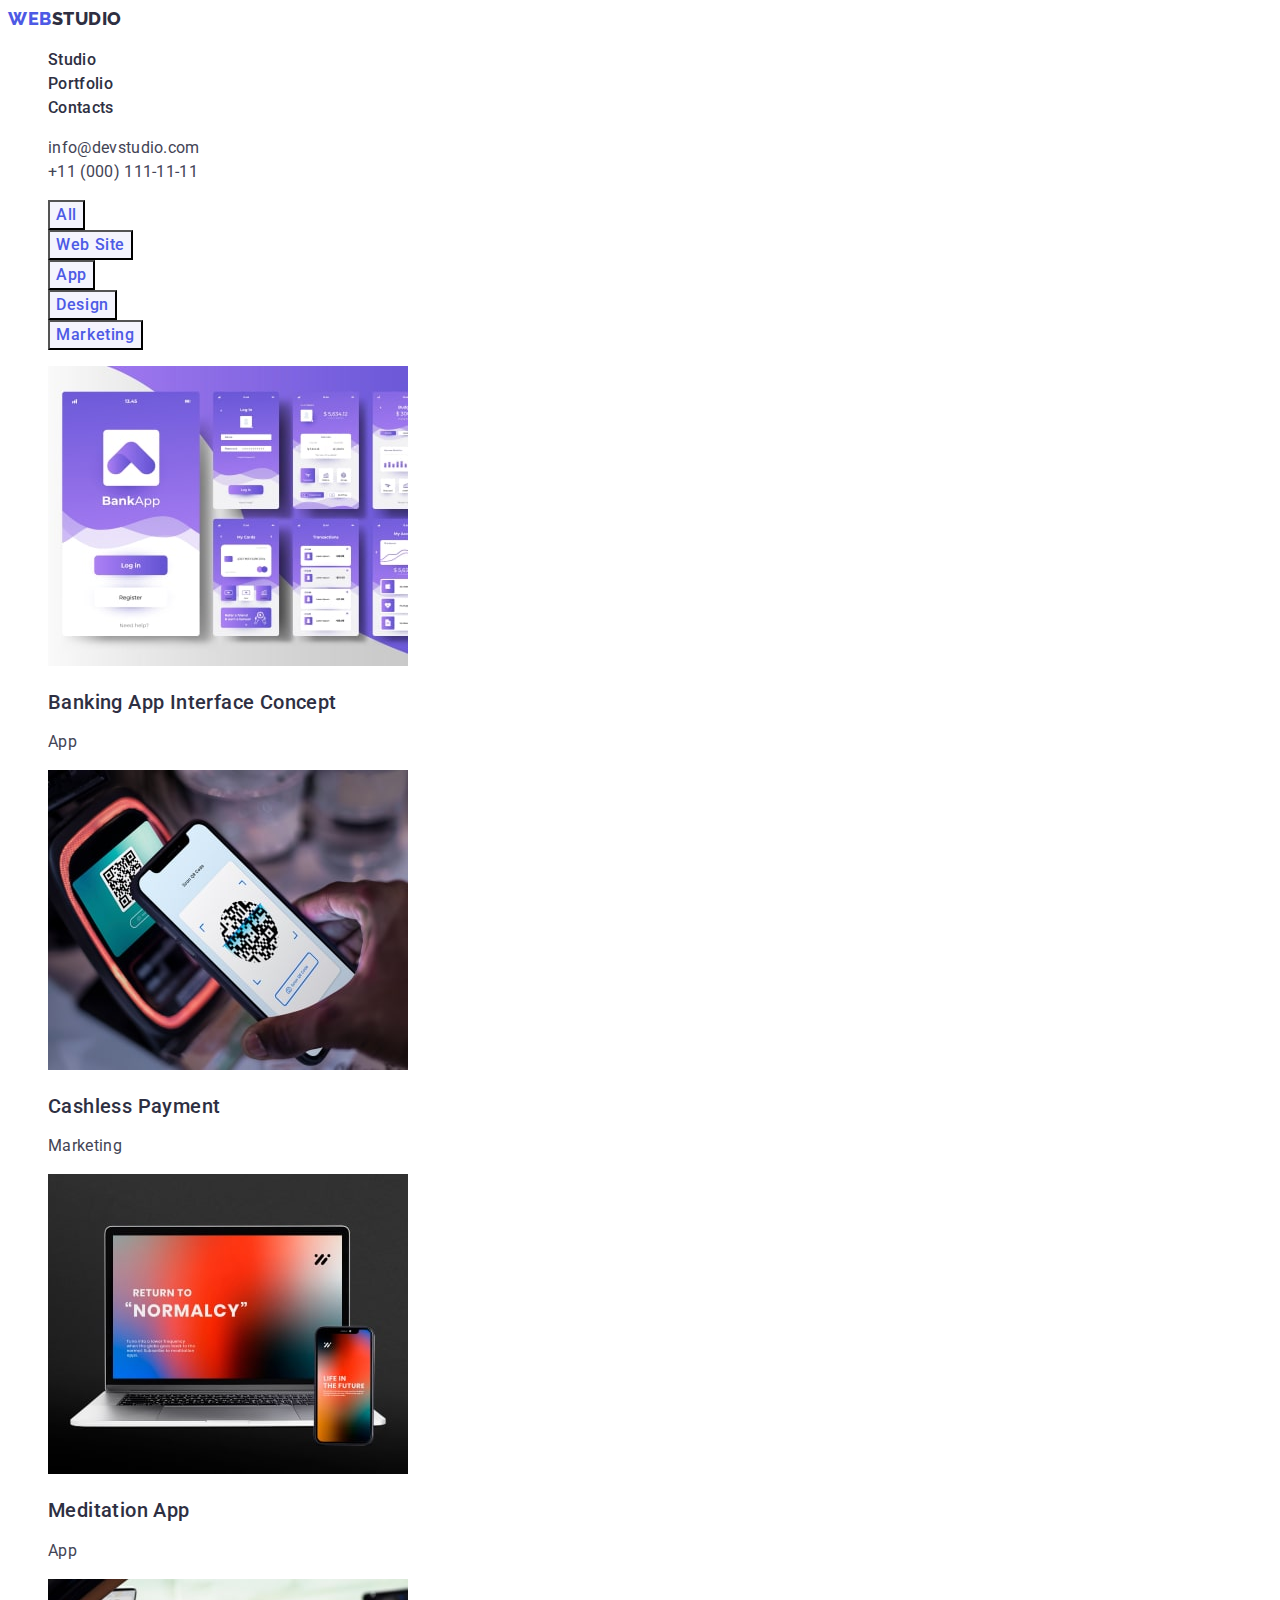
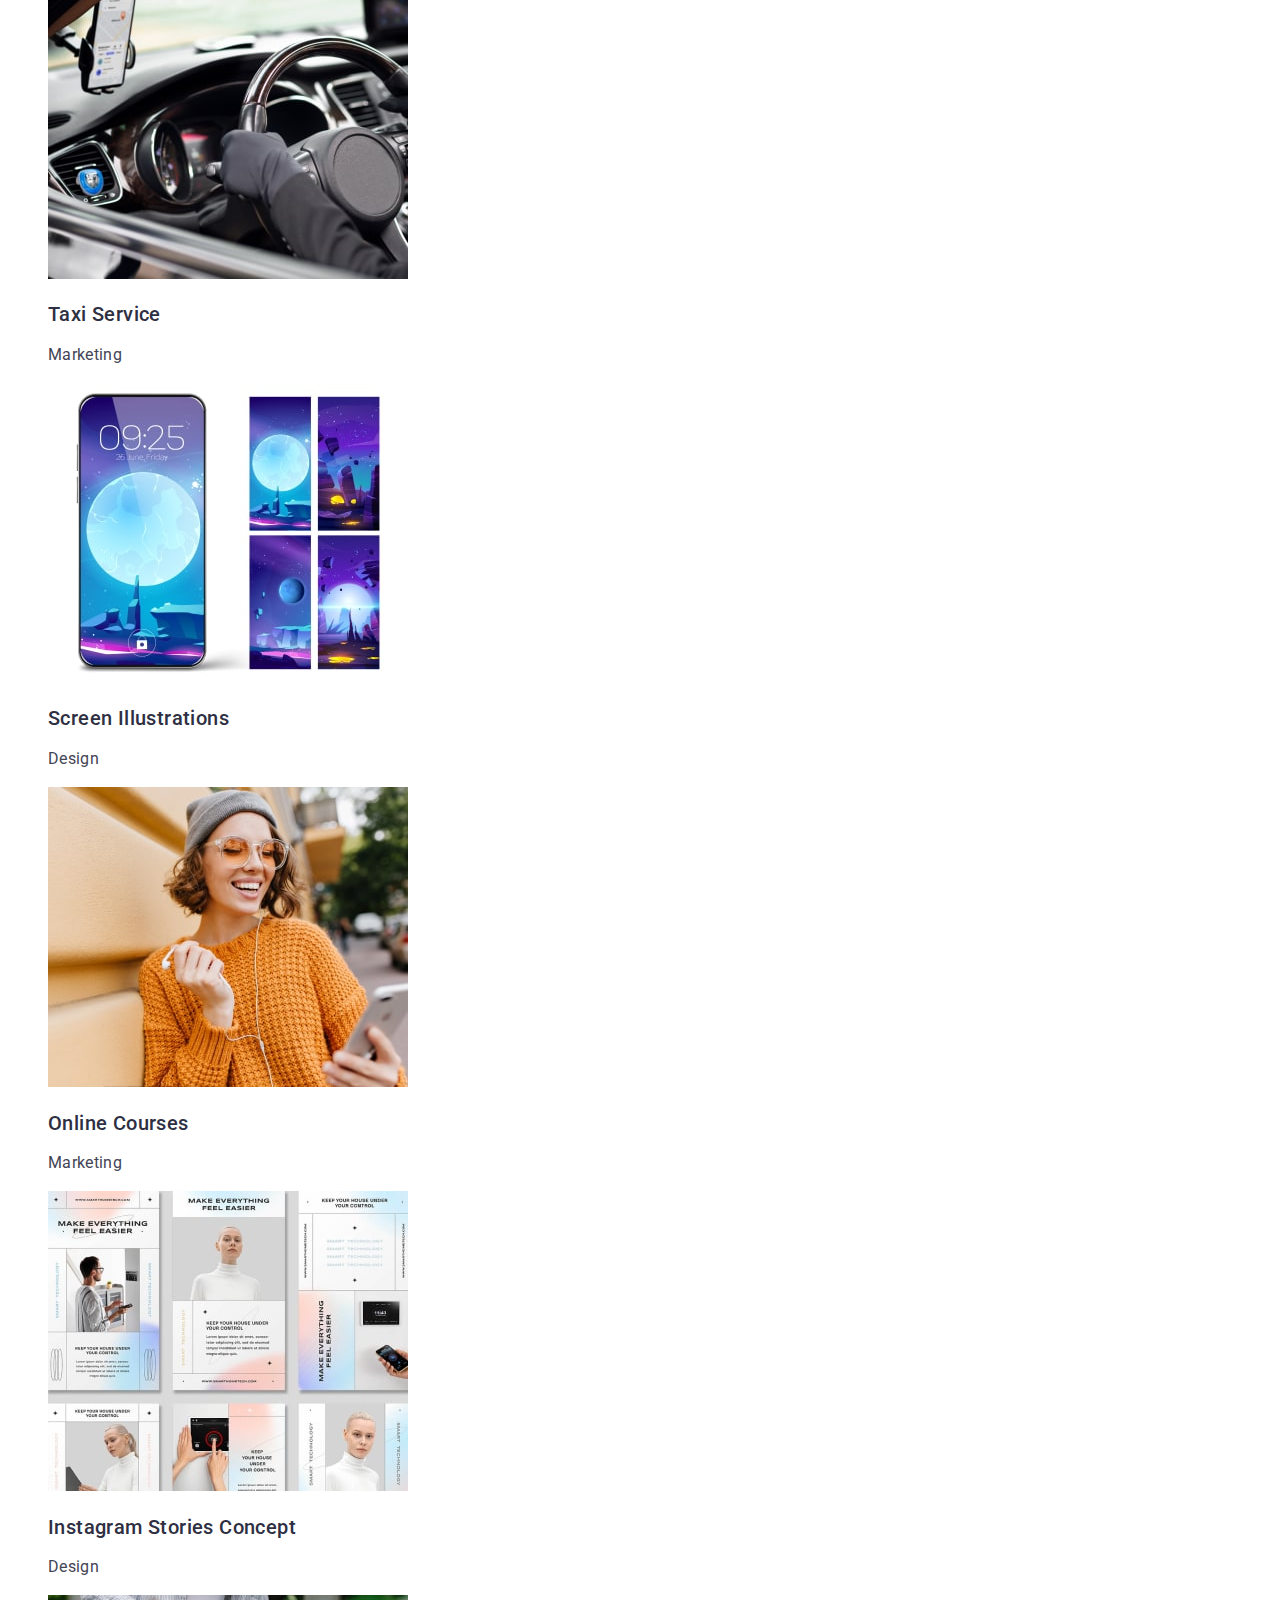
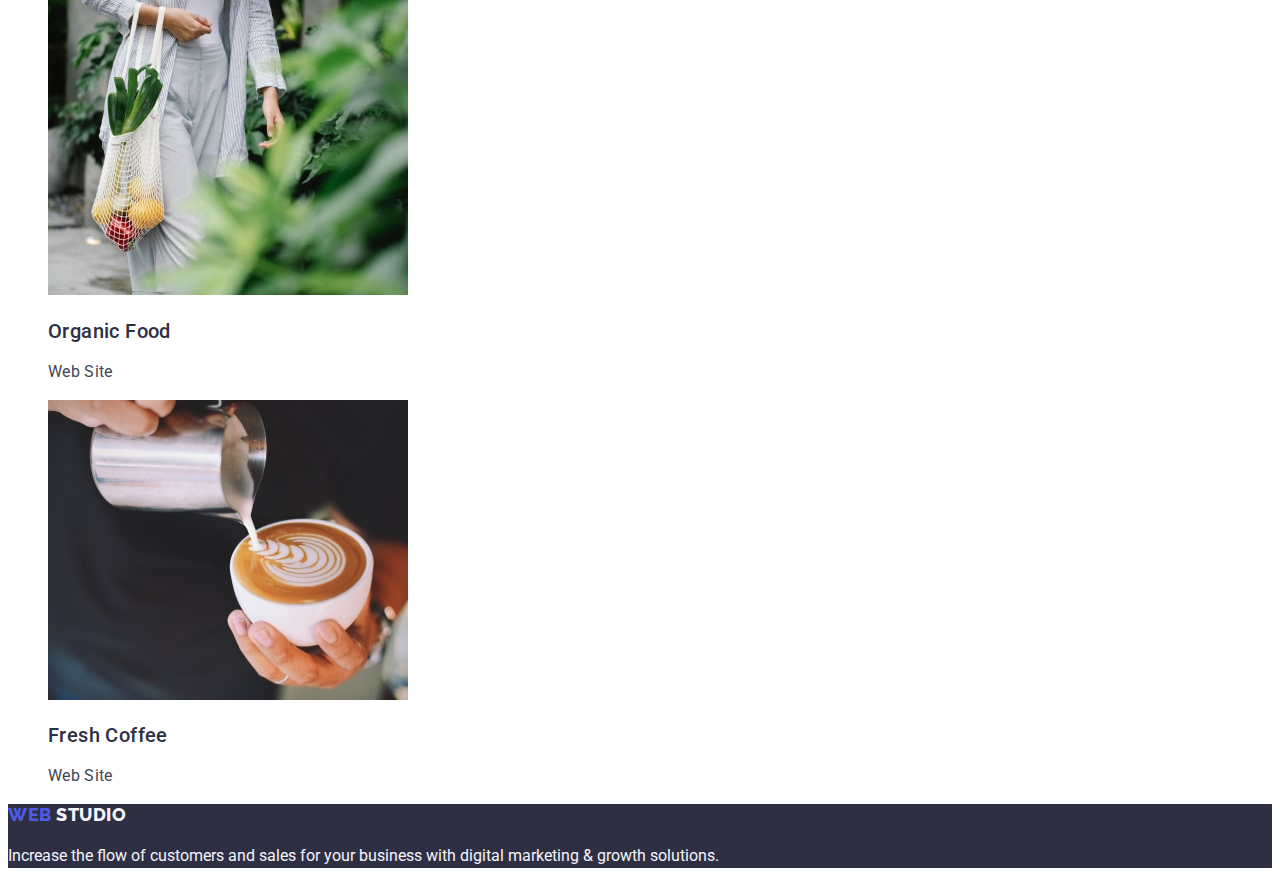
==== portfolio.html @ 2da52813 "Initial commit" ====
<!DOCTYPE html>
<html lang="en">
  <head>
    <meta charset="UTF-8" />
    <meta http-equiv="X-UA-Compatible" content="IE=edge" />
    <meta name="viewport" content="width=device-width, initial-scale=1.0" />
    <link rel="preconnect" href="https://fonts.googleapis.com" />
    <link rel="preconnect" href="https://fonts.gstatic.com" crossorigin />
    <link
      href="https://fonts.googleapis.com/css2?family=Raleway:wght@800&family=Roboto:wght@400;500;700;900&display=swap"
      rel="stylesheet"
    />
    <link rel="stylesheet" href="./css/styles.css" />
    <title>Portfolio</title>
  </head>
  <body>
    <header>
      <nav>
        <a class="logo link" href="./index.html"
          >Web<span class="nav-logo-studio">Studio</span></a
        >
        <ul class="nav-items list">
          <li><a class="link" href="./index.html">Studio</a></li>
          <li><a class="link" href="./portfolio.html">Portfolio</a></li>
          <li><a class="link" href="">Contacts</a></li>
        </ul>
      </nav>
      <address class="contact">
        <ul class="list">
          <li>
            <a class="link" href="mailto:info@devstudio.com"
              >info@devstudio.com</a
            >
          </li>
          <li>
            <a class="link" href="tel:+110001111111">+11 (000) 111-11-11</a>
          </li>
        </ul>
      </address>
    </header>
    <main>
      <section class="menu">
        <h1 class="hidden-title" hidden>portfolio</h1>
        <ul class="list">
          <li><button class="btn menu-btn" type="button">All</button></li>
          <li>
            <button class="btn menu-btn" type="button">Web Site</button>
          </li>
          <li><button class="btn menu-btn" type="button">App</button></li>
          <li>
            <button class="btn menu-btn" type="button">Design</button>
          </li>
          <li>
            <button class="btn menu-btn" type="button">Marketing</button>
          </li>
        </ul>
        <ul class="list">
          <li>
            <a class="link" href="#">
              <img
                src="./images/portfolio/bank-app.jpg"
                alt="mobile-banking-app-interface"
                width="360"
              />
              <h2 class="menu-title">Banking App Interface Concept</h2>
              <p class="menu-text">App</p></a
            >
          </li>
          <li>
            <a class="link" href="#">
              <img
                src="./images/portfolio/pay.jpg"
                alt="phone-and-terminal-pay"
                width="360"
              />
              <h2 class="menu-title">Cashless Payment</h2>
              <p class="menu-text">Marketing</p></a
            >
          </li>
          <li>
            <a class="link" href="#">
              <img
                src="./images/portfolio/meditation.jpg"
                alt="laptop-and-phone"
                width="360"
              />
              <h2 class="menu-title">Meditation App</h2>
              <p class="menu-text">App</p></a
            >
          </li>
          <li>
            <a class="link" href="#">
              <img
                src="./images/portfolio/taxi.jpg"
                alt="paying-attention-on-road"
                width="360"
              />
              <h2 class="menu-title">Taxi Service</h2>
              <p class="menu-text">Marketing</p></a
            >
          </li>
          <li>
            <a class="link" href="#">
              <img
                src="./images/portfolio/illustrations.jpg"
                alt="moon-illustration-on-phone"
                width="360"
              />
              <h2 class="menu-title">Screen Illustrations</h2>
              <p class="menu-text">Design</p></a
            >
          </li>
          <li>
            <a class="link" href="#">
              <img
                src="./images/portfolio/online.jpg"
                alt="happy-blond-hair-woman"
                width="360"
              />
              <h2 class="menu-title">Online Courses</h2>
              <p class="menu-text">Marketing</p></a
            >
          </li>
          <li>
            <a class="link" href="#">
              <img
                src="./images/portfolio/stories.jpg"
                alt="stories-from-social-media"
                width="360"
              />
              <h2 class="menu-title">Instagram Stories Concept</h2>
              <p class="menu-text">Design</p></a
            >
          </li>
          <li>
            <a class="link" href="#">
              <img
                src="./images/portfolio/organic.jpg"
                alt="photo-eco-bag-with-food"
                width="360"
              />
              <h2 class="menu-title">Organic Food</h2>
              <p class="menu-text">Web Site</p></a
            >
          </li>
          <li>
            <a class="link" href="#">
              <img
                src="./images/portfolio/cofee.jpg"
                alt="coffe-art"
                width="360"
              />
              <h2 class="menu-title">Fresh Coffee</h2>
              <p class="menu-text">Web Site</p></a
            >
          </li>
        </ul>
      </section>
    </main>
    <footer class="footer">
      <a class="logo link" href="./index.html"
        >Web <span class="footer-logo-studio">Studio</span></a
      >
      <p class="footer-text">
        Increase the flow of customers and sales for your business with digital
        marketing & growth solutions.
      </p>
    </footer>
  </body>
</html>
---- css/styles.css ----
:root {
  --primary-text-color: #434455;
  --title-text-color: #2e2f42;
  --accent-color: #4d5ae5;
  --hero-text-color: #ffffff;
  --team-color: #f4f4fd;
  --primary-color: #404bbf;
  --subtle-color: #e7e9fc;
}

body {
  /* font-family: 'Raleway', sans-serif;
font-family: 'Roboto', sans-serif; */
  font-family: "Roboto", sans-serif;
  font-weight: 400;
  font-size: 16px;
  line-height: 1.5;
  color: var(--primary-text-color);

  /* links */
}
.link {
  text-decoration: none;
  letter-spacing: 0.02em;
  color: var(--nav-active-color);
}
.link:hover,
.link:focus {
  color: var(--primary-color);
}

/* button */

.btn {
  font-family: "Roboto", sans-serif;
  font-weight: 500;
  font-size: 16px;
  line-height: 1.5;
  letter-spacing: 0.04em;
  cursor: pointer;
}
/* list */
.list {
  list-style-type: none;
}

/* logo */
.logo {
  font-family: "Raleway", sans-serif;
  font-weight: 800;
  font-size: 18px;
  line-height: 1.17;
  letter-spacing: 0.03em;
  text-transform: uppercase;
  color: var(--accent-color);
}
.header {
  color: var(--subtle-color);
}
/* nav elements */
.nav-logo-studio {
  color: var(--title-text-color);
}

.nav-items {
  font-weight: 500;
  color: var(--title-text-color);
}
.contact {
  font-style: normal;
  letter-spacing: 0.02em;
  color: var(--primary-text-color);
}

/* hero */

.hero {
  font-weight: 700;
  font-size: 56px;
  line-height: 1.07;
  text-align: center;
  letter-spacing: 0.02em;
  color: var(--hero-text-color);
  background-color: var(--title-text-color);
}
.hero-title {
  font-size: 56px;
  line-height: 1.07;
  letter-spacing: 0.02em;
}
.hidden-title {
}
.hero-btn {
  color: var(--hero-text-color);
  background-color: var(--accent-color);
}
.hero-btn:hover,
.hero-btn:focus {
  background-color: var(--primary-color);
}
/* skills */
.skills-title {
  font-weight: 500;
  font-size: 20px;
  line-height: 1.2;
  letter-spacing: 0.02em;
  color: var(--title-text-color);
}
.skills-text {
  letter-spacing: 0.02em;
}

/* works */
.works {
  font-style: normal;
  font-weight: 700;
  font-size: 36px;
  line-height: 1.11;
  text-align: center;
  letter-spacing: 0.02em;
  text-transform: capitalize;
  color: var(--title-text-color);
}

/* team */
.our-team-title {
  font-style: normal;
  font-weight: 700;
  font-size: 36px;
  line-height: 1.11;
  text-align: center;
  letter-spacing: 0.02em;
  text-transform: capitalize;
  color: var(--title-text-color);
}
.team-card-title {
  font-style: normal;
  font-weight: 500;
  font-size: 20px;
  line-height: 1.2;
  text-align: center;
  letter-spacing: 0.02em;
  color: var(--title-text-color);
}
.team-card-text {
  text-align: center;
  letter-spacing: 0.02em;
}

/* portfolio menu */
.menu-btn {
  color: var(--accent-color);
  background-color: var(--team-color);
}
.menu-btn:focus,
.menu-btn:hover {
  color: var(--hero-text-color);
  background-color: var(--primary-color);
}

.menu-title {
  font-style: normal;
  font-weight: 500;
  font-size: 20px;
  line-height: 1.2;
  letter-spacing: 0.02em;
  color: var(--title-text-color);
}
.menu-text {
  font-size: 16px;
  line-height: 1.5;
  letter-spacing: 0.02em;
  color: var(--primary-text-color);
}

/* footer */
.footer {
  background-color: var(--title-text-color);
}
.footer-logo-studio {
  color: var(--team-color);
}
.footer-text {
  color: var(--team-color);
}
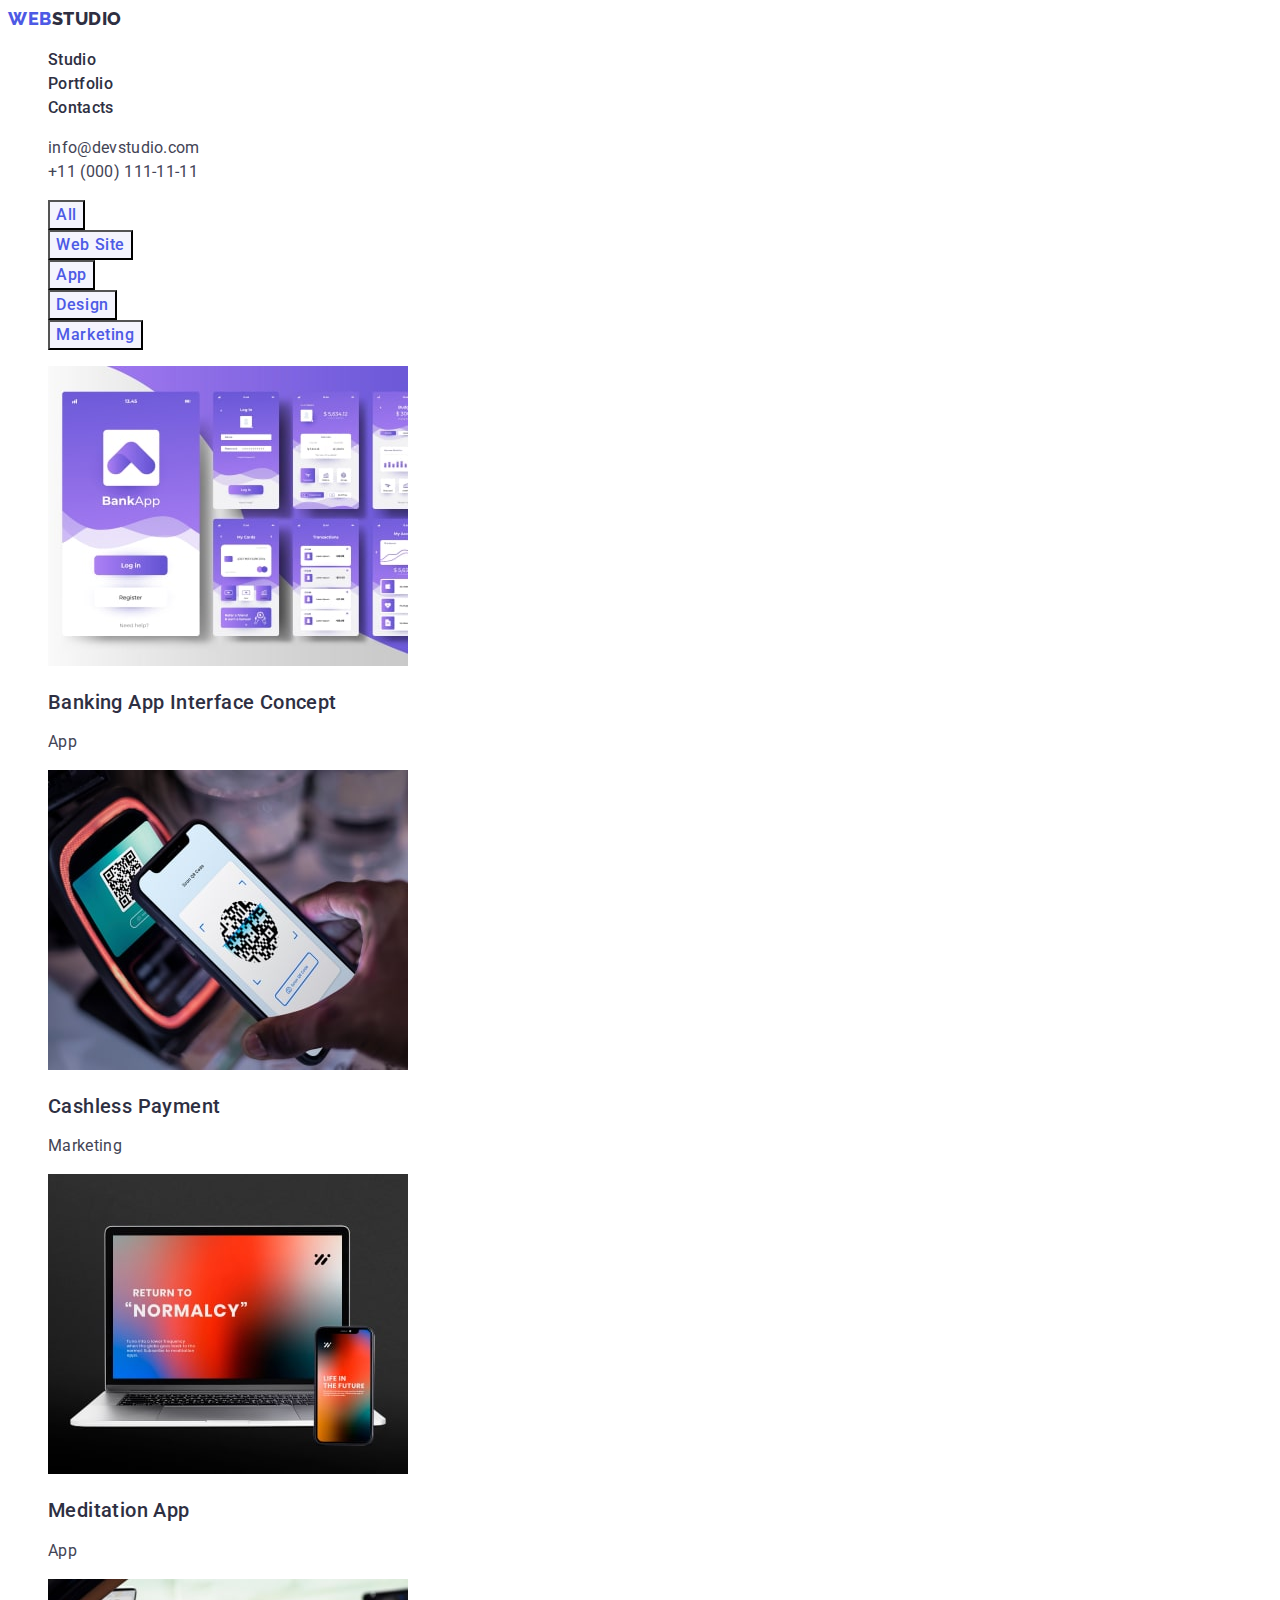
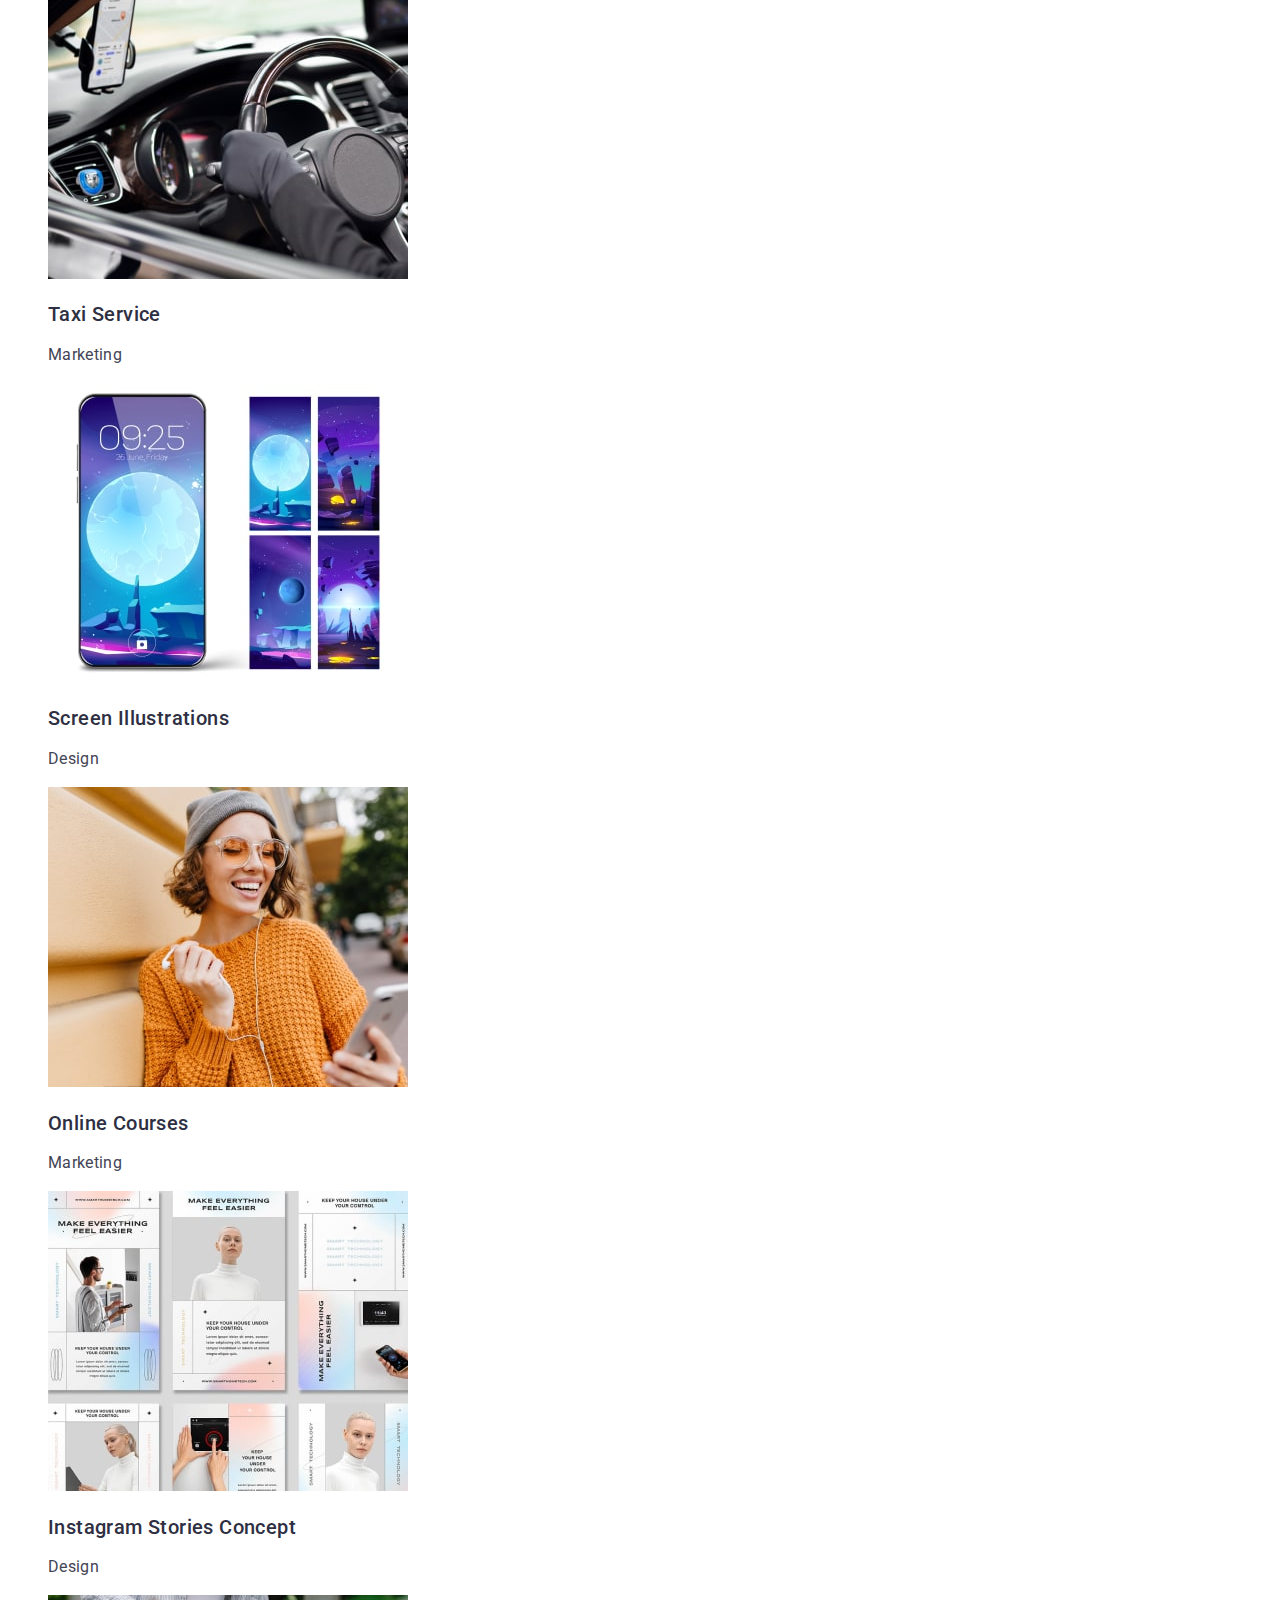
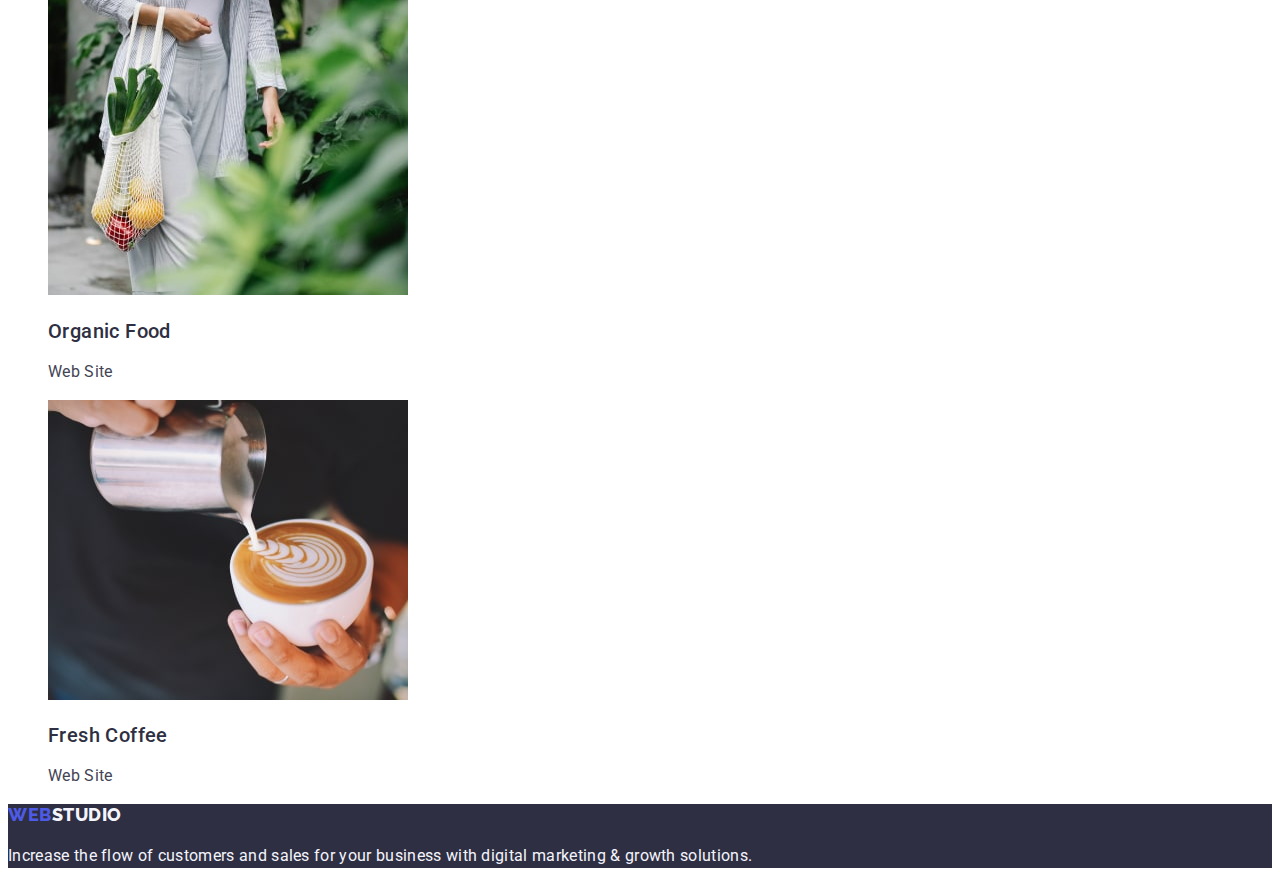
==== commit 0f214c26: "upd" ====
--- a/portfolio.html
+++ b/portfolio.html
@@ -159,7 +159,7 @@
     </main>
     <footer class="footer">
       <a class="logo link" href="./index.html"
-        >Web <span class="footer-logo-studio">Studio</span></a
+        >Web<span class="footer-logo-studio">Studio</span></a
       >
       <p class="footer-text">
         Increase the flow of customers and sales for your business with digital
--- a/css/styles.css
+++ b/css/styles.css
@@ -9,16 +9,24 @@
 }
 
 body {
-  /* font-family: 'Raleway', sans-serif;
-font-family: 'Roboto', sans-serif; */
   font-family: "Roboto", sans-serif;
   font-weight: 400;
   font-size: 16px;
   line-height: 1.5;
+  letter-spacing: 0.02em;
   color: var(--primary-text-color);
+}
 
-  /* links */
+h1,
+h2,
+h3 {
 }
+p {
+}
+ul {
+}
+/* links */
+
 .link {
   text-decoration: none;
   letter-spacing: 0.02em;
@@ -123,6 +131,9 @@
 }
 
 /* team */
+.team {
+  background-color: var(--team-color);
+}
 .our-team-title {
   font-style: normal;
   font-weight: 700;
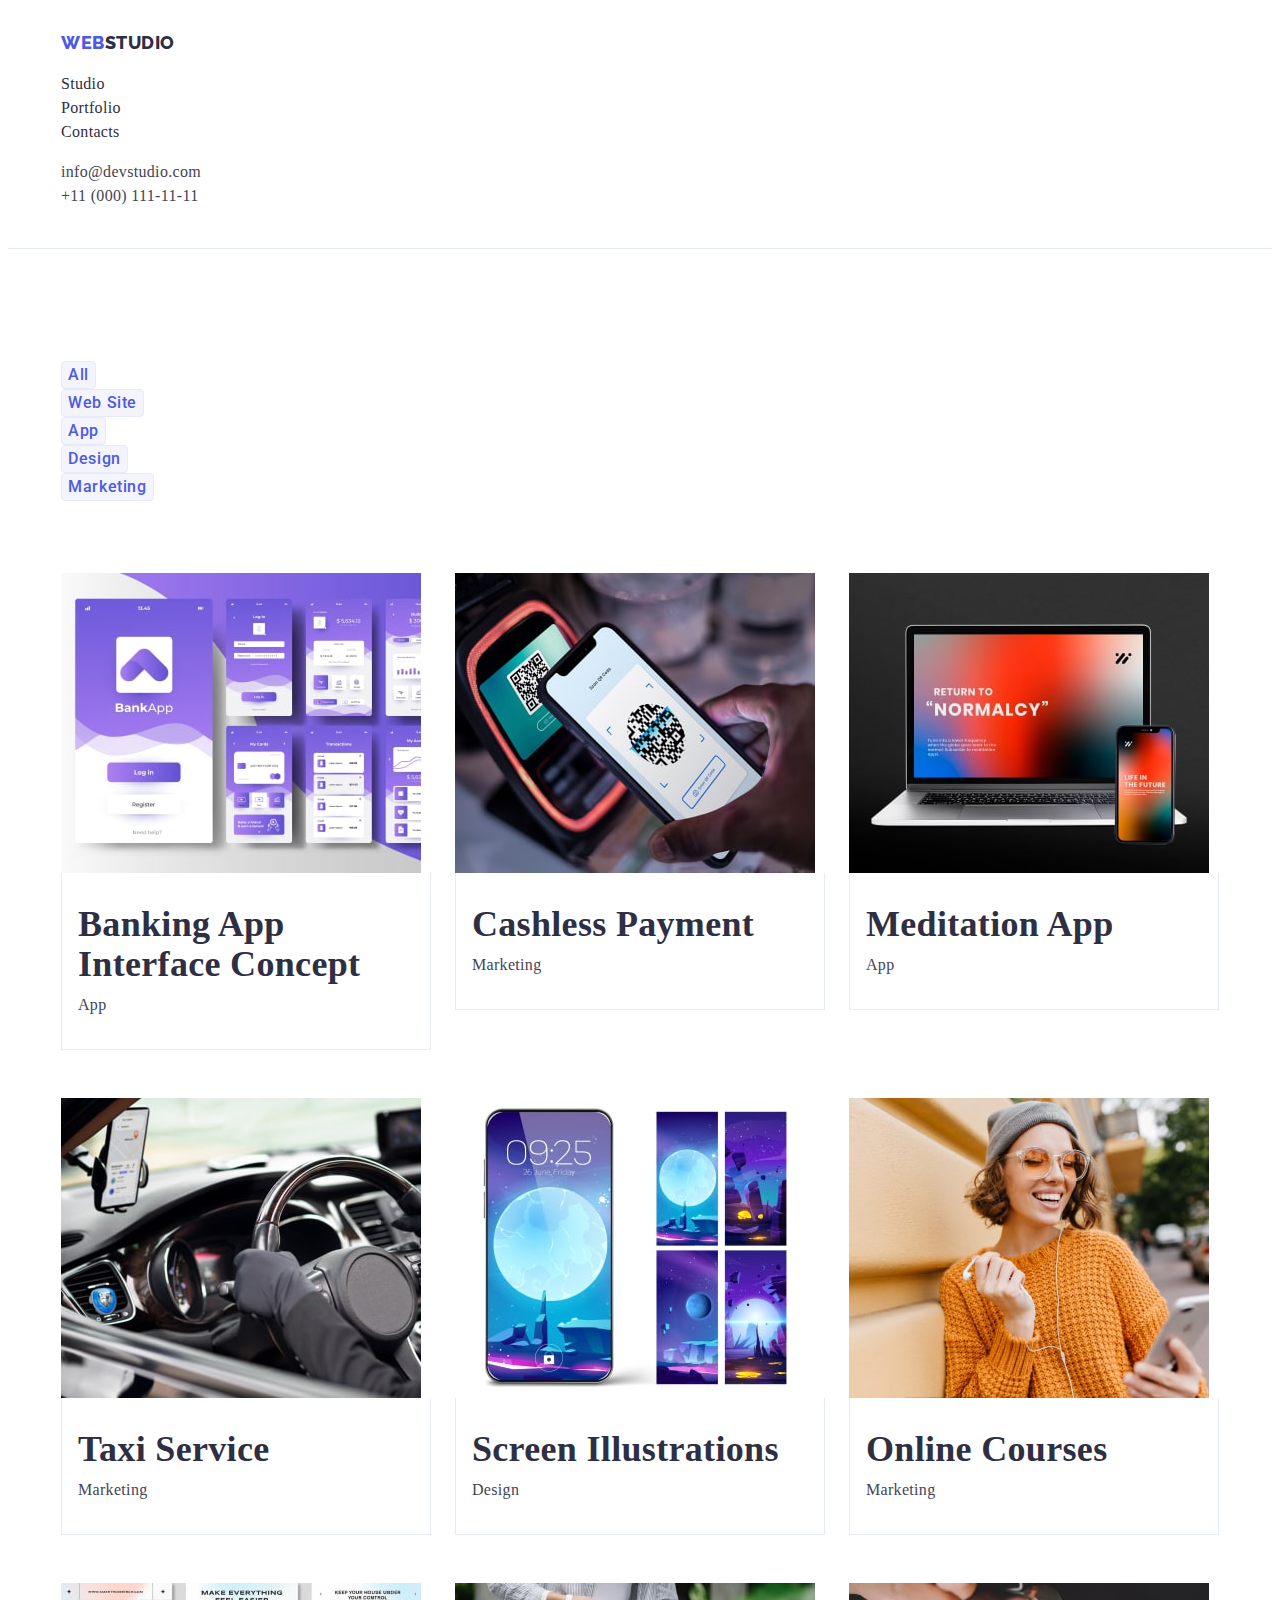
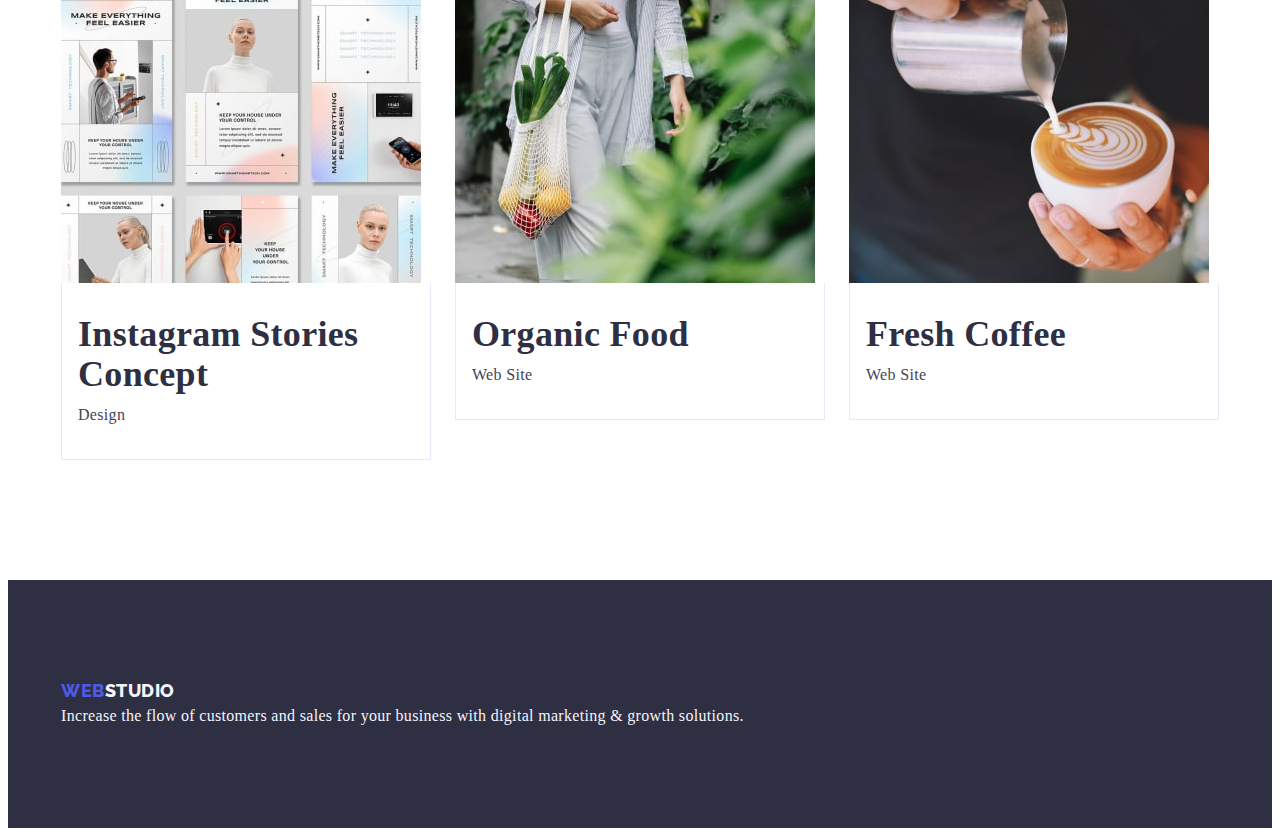
==== commit 40d10684: "flex portfolio" ====
--- a/portfolio.html
+++ b/portfolio.html
@@ -10,161 +10,199 @@
       href="https://fonts.googleapis.com/css2?family=Raleway:wght@800&family=Roboto:wght@400;500;700;900&display=swap"
       rel="stylesheet"
     />
+    <link
+      rel="stylesheet"
+      href="https://cdnjs.cloudflare.com/ajax/libs/modern-normalize/1.1.0/modern-normalize.min.css"
+      integrity="sha512-wpPYUAdjBVSE4KJnH1VR1HeZfpl1ub8YT/NKx4PuQ5NmX2tKuGu6U/JRp5y+Y8XG2tV+wKQpNHVUX03MfMFn9Q=="
+      crossorigin="anonymous"
+      referrerpolicy="no-referrer"
+    />
     <link rel="stylesheet" href="./css/styles.css" />
     <title>Portfolio</title>
   </head>
   <body>
-    <header>
-      <nav>
-        <a class="logo link" href="./index.html"
-          >Web<span class="nav-logo-studio">Studio</span></a
-        >
-        <ul class="nav-items list">
-          <li><a class="link" href="./index.html">Studio</a></li>
-          <li><a class="link" href="./portfolio.html">Portfolio</a></li>
-          <li><a class="link" href="">Contacts</a></li>
-        </ul>
-      </nav>
-      <address class="contact">
-        <ul class="list">
-          <li>
-            <a class="link" href="mailto:info@devstudio.com"
-              >info@devstudio.com</a
-            >
-          </li>
-          <li>
-            <a class="link" href="tel:+110001111111">+11 (000) 111-11-11</a>
-          </li>
-        </ul>
-      </address>
+    <header class="header">
+      <div class="container">
+        <nav>
+          <a class="logo link" href="./index.html"
+            >Web<span class="nav-logo-studio">Studio</span></a
+          >
+          <ul class="nav-items list">
+            <li><a class="link" href="./index.html">Studio</a></li>
+            <li><a class="link" href="./portfolio.html">Portfolio</a></li>
+            <li><a class="link" href="">Contacts</a></li>
+          </ul>
+        </nav>
+        <address class="contact">
+          <ul class="list">
+            <li>
+              <a class="link" href="mailto:info@devstudio.com"
+                >info@devstudio.com</a
+              >
+            </li>
+            <li>
+              <a class="link" href="tel:+110001111111">+11 (000) 111-11-11</a>
+            </li>
+          </ul>
+        </address>
+      </div>
     </header>
     <main>
       <section class="menu">
-        <h1 class="hidden-title" hidden>portfolio</h1>
-        <ul class="list">
-          <li><button class="btn menu-btn" type="button">All</button></li>
-          <li>
-            <button class="btn menu-btn" type="button">Web Site</button>
-          </li>
-          <li><button class="btn menu-btn" type="button">App</button></li>
-          <li>
-            <button class="btn menu-btn" type="button">Design</button>
-          </li>
-          <li>
-            <button class="btn menu-btn" type="button">Marketing</button>
-          </li>
-        </ul>
-        <ul class="list">
-          <li>
-            <a class="link" href="#">
-              <img
-                src="./images/portfolio/bank-app.jpg"
-                alt="mobile-banking-app-interface"
-                width="360"
-              />
-              <h2 class="menu-title">Banking App Interface Concept</h2>
-              <p class="menu-text">App</p></a
-            >
-          </li>
-          <li>
-            <a class="link" href="#">
-              <img
-                src="./images/portfolio/pay.jpg"
-                alt="phone-and-terminal-pay"
-                width="360"
-              />
-              <h2 class="menu-title">Cashless Payment</h2>
-              <p class="menu-text">Marketing</p></a
-            >
-          </li>
-          <li>
-            <a class="link" href="#">
-              <img
-                src="./images/portfolio/meditation.jpg"
-                alt="laptop-and-phone"
-                width="360"
-              />
-              <h2 class="menu-title">Meditation App</h2>
-              <p class="menu-text">App</p></a
-            >
-          </li>
-          <li>
-            <a class="link" href="#">
-              <img
-                src="./images/portfolio/taxi.jpg"
-                alt="paying-attention-on-road"
-                width="360"
-              />
-              <h2 class="menu-title">Taxi Service</h2>
-              <p class="menu-text">Marketing</p></a
-            >
-          </li>
-          <li>
-            <a class="link" href="#">
-              <img
-                src="./images/portfolio/illustrations.jpg"
-                alt="moon-illustration-on-phone"
-                width="360"
-              />
-              <h2 class="menu-title">Screen Illustrations</h2>
-              <p class="menu-text">Design</p></a
-            >
-          </li>
-          <li>
-            <a class="link" href="#">
-              <img
-                src="./images/portfolio/online.jpg"
-                alt="happy-blond-hair-woman"
-                width="360"
-              />
-              <h2 class="menu-title">Online Courses</h2>
-              <p class="menu-text">Marketing</p></a
-            >
-          </li>
-          <li>
-            <a class="link" href="#">
-              <img
-                src="./images/portfolio/stories.jpg"
-                alt="stories-from-social-media"
-                width="360"
-              />
-              <h2 class="menu-title">Instagram Stories Concept</h2>
-              <p class="menu-text">Design</p></a
-            >
-          </li>
-          <li>
-            <a class="link" href="#">
-              <img
-                src="./images/portfolio/organic.jpg"
-                alt="photo-eco-bag-with-food"
-                width="360"
-              />
-              <h2 class="menu-title">Organic Food</h2>
-              <p class="menu-text">Web Site</p></a
-            >
-          </li>
-          <li>
-            <a class="link" href="#">
-              <img
-                src="./images/portfolio/cofee.jpg"
-                alt="coffe-art"
-                width="360"
-              />
-              <h2 class="menu-title">Fresh Coffee</h2>
-              <p class="menu-text">Web Site</p></a
-            >
-          </li>
-        </ul>
+        <div class="container">
+          <h1 class="hidden-title" hidden>portfolio</h1>
+          <ul class="list list-btns">
+            <li><button class="btn menu-btn" type="button">All</button></li>
+            <li>
+              <button class="btn menu-btn" type="button">Web Site</button>
+            </li>
+            <li><button class="btn menu-btn" type="button">App</button></li>
+            <li>
+              <button class="btn menu-btn" type="button">Design</button>
+            </li>
+            <li>
+              <button class="btn menu-btn" type="button">Marketing</button>
+            </li>
+          </ul>
+          <ul class="list card-set">
+            <li class="item">
+              <article class="card">
+                <div class="card-thumb">
+                  <img
+                    src="./images/portfolio/bank-app.jpg"
+                    alt="mobile-banking-app-interface"
+                    width="360"
+                  />
+                </div>
+                <a class="link" href="#">
+                  <div class="card-content">
+                    <h2 class="card-title">Banking App Interface Concept</h2>
+                    <p class="card-text">App</p>
+                  </div></a
+                >
+              </article>
+            </li>
+
+            <li class="item">
+              <a class="link" href="#">
+                <img
+                  src="./images/portfolio/pay.jpg"
+                  alt="phone-and-terminal-pay"
+                  width="360"
+                />
+                <div class="card-content">
+                  <h2 class="menu-title">Cashless Payment</h2>
+                  <p class="card-text">Marketing</p>
+                </div>
+              </a>
+            </li>
+
+            <li class="item">
+              <a class="link" href="#">
+                <img
+                  src="./images/portfolio/meditation.jpg"
+                  alt="laptop-and-phone"
+                  width="360"
+                />
+
+                <div class="card-content">
+                  <h2 class="menu-title">Meditation App</h2>
+                  <p class="card-text">App</p>
+                </div>
+              </a>
+            </li>
+            <li class="item">
+              <a class="link" href="#">
+                <img
+                  src="./images/portfolio/taxi.jpg"
+                  alt="paying-attention-on-road"
+                  width="360"
+                />
+                <div class="card-content">
+                  <h2 class="menu-title">Taxi Service</h2>
+                  <p class="card-text">Marketing</p>
+                </div>
+              </a>
+            </li>
+            <li class="item">
+              <a class="link" href="#">
+                <img
+                  src="./images/portfolio/illustrations.jpg"
+                  alt="moon-illustration-on-phone"
+                  width="360"
+                />
+                <div class="card-content">
+                  <h2 class="menu-title">Screen Illustrations</h2>
+                  <p class="card-text">Design</p>
+                </div></a
+              >
+            </li>
+            <li class="item">
+              <a class="link" href="#">
+                <img
+                  src="./images/portfolio/online.jpg"
+                  alt="happy-blond-hair-woman"
+                  width="360"
+                />
+                <div class="card-content">
+                  <h2 class="menu-title">Online Courses</h2>
+                  <p class="card-text">Marketing</p>
+                </div></a
+              >
+            </li>
+            <li class="item">
+              <a class="link" href="#">
+                <img
+                  src="./images/portfolio/stories.jpg"
+                  alt="stories-from-social-media"
+                  width="360"
+                />
+                <div class="card-content">
+                  <h2 class="menu-title">Instagram Stories Concept</h2>
+                  <p class="card-text">Design</p>
+                </div></a
+              >
+            </li>
+            <li class="item">
+              <a class="link" href="#">
+                <img
+                  src="./images/portfolio/organic.jpg"
+                  alt="photo-eco-bag-with-food"
+                  width="360"
+                />
+                <div class="card-content">
+                  <h2 class="menu-title">Organic Food</h2>
+                  <p class="card-text">Web Site</p>
+                </div></a
+              >
+            </li>
+            <li class="item">
+              <a class="link" href="#">
+                <img
+                  src="./images/portfolio/cofee.jpg"
+                  alt="coffe-art"
+                  width="360"
+                />
+                <div class="card-content">
+                  <h2 class="menu-title">Fresh Coffee</h2>
+                  <p class="card-text">Web Site</p>
+                </div></a
+              >
+            </li>
+          </ul>
+        </div>
       </section>
     </main>
     <footer class="footer">
-      <a class="logo link" href="./index.html"
-        >Web<span class="footer-logo-studio">Studio</span></a
-      >
-      <p class="footer-text">
-        Increase the flow of customers and sales for your business with digital
-        marketing & growth solutions.
-      </p>
+      <div class="container">
+        <a class="logo link" href="./index.html"
+          >Web<span class="footer-logo-studio">Studio</span></a
+        >
+        <p class="footer-text">
+          Increase the flow of customers and sales for your business with
+          digital marketing & growth solutions.
+        </p>
+      </div>
     </footer>
   </body>
 </html>
--- a/css/styles.css
+++ b/css/styles.css
@@ -6,9 +6,13 @@
   --team-color: #f4f4fd;
   --primary-color: #404bbf;
   --subtle-color: #e7e9fc;
+  --card-set-gap-top: 48px;
+  --card-set-gap-left: 24px;
+  --card-border:1px solid var(--subtle-color);
 }
 
 body {
+  border:
   font-family: "Roboto", sans-serif;
   font-weight: 400;
   font-size: 16px;
@@ -16,20 +20,53 @@
   letter-spacing: 0.02em;
   color: var(--primary-text-color);
 }
-
+p,
 h1,
 h2,
 h3 {
-}
-p {
+  margin: 0;
+}
+h1 {
+  font-weight: 700;
+  font-size: 56px;
+  line-height: 1.07;
+}
+h2 {
+  font-weight: 700;
+  font-size: 36px;
+  line-height: 1.11;
+  color: var(--title-text-color);
+}
+h3 {
+  font-weight: 500;
+  font-size: 20px;
+  line-height: 1.2;
+
+  color: var(--title-text-color);
 }
 ul {
+  list-style-type: none;
+  padding-left: 0;
+}
+button {
+  margin: 0;
+  cursor: pointer;
+}
+
+img {
+  display: block;
+  max-width: 100%;
+}
+.container {
+  width: 1158px;
+  padding-left: 15px;
+  padding-right: 15px;
+  margin: 0 auto;
 }
 /* links */
 
 .link {
   text-decoration: none;
-  letter-spacing: 0.02em;
   color: var(--nav-active-color);
 }
 .link:hover,
@@ -46,10 +83,9 @@
   line-height: 1.5;
   letter-spacing: 0.04em;
   cursor: pointer;
-}
-/* list */
-.list {
-  list-style-type: none;
+
+  /* todo */
+  border: ;
 }
 
 /* logo */
@@ -63,9 +99,12 @@
   color: var(--accent-color);
 }
 .header {
+  border-bottom: 1px solid var(--subtle-color);
+  padding-top: 24px;
+  padding-bottom: 24px;
   color: var(--subtle-color);
 }
-/* nav elements */
+/*nav elements */
 .nav-logo-studio {
   color: var(--title-text-color);
 }
@@ -76,29 +115,28 @@
 }
 .contact {
   font-style: normal;
-  letter-spacing: 0.02em;
   color: var(--primary-text-color);
 }
 
-/* hero */
+/*? hero */
 
 .hero {
+  padding-top: 188px;
+  padding-bottom: 188px;
   font-weight: 700;
   font-size: 56px;
   line-height: 1.07;
   text-align: center;
-  letter-spacing: 0.02em;
   color: var(--hero-text-color);
   background-color: var(--title-text-color);
 }
-.hero-title {
-  font-size: 56px;
-  line-height: 1.07;
-  letter-spacing: 0.02em;
-}
 .hidden-title {
 }
 .hero-btn {
+  margin-top: 48px;
+  border-color: transparent;
+  box-shadow: 0px 4px 4px rgba(0, 0, 0, 0.15);
+  border-radius: 4px;
   color: var(--hero-text-color);
   background-color: var(--accent-color);
 }
@@ -106,86 +144,101 @@
 .hero-btn:focus {
   background-color: var(--primary-color);
 }
-/* skills */
-.skills-title {
-  font-weight: 500;
-  font-size: 20px;
-  line-height: 1.2;
-  letter-spacing: 0.02em;
-  color: var(--title-text-color);
-}
-.skills-text {
-  letter-spacing: 0.02em;
-}
-
-/* works */
-.works {
-  font-style: normal;
+/* todo skills */
+
+.skills {
+  padding-top: 120px;
+  padding-bottom: 120px;
+}
+/* *works */
+.sections-works {
+  padding-top: 120px;
+  padding-bottom: 120px;
+}
+/* team */
+.team {
+  padding-top: 120px;
+  padding-bottom: 120px;
+  background-color: var(--team-color);
+}
+/* .our-team-title {
   font-weight: 700;
   font-size: 36px;
   line-height: 1.11;
   text-align: center;
-  letter-spacing: 0.02em;
+
   text-transform: capitalize;
   color: var(--title-text-color);
-}
-
-/* team */
-.team {
-  background-color: var(--team-color);
-}
-.our-team-title {
-  font-style: normal;
-  font-weight: 700;
-  font-size: 36px;
-  line-height: 1.11;
-  text-align: center;
-  letter-spacing: 0.02em;
-  text-transform: capitalize;
-  color: var(--title-text-color);
-}
-.team-card-title {
-  font-style: normal;
+} */
+/* .team-card-title {
   font-weight: 500;
   font-size: 20px;
   line-height: 1.2;
   text-align: center;
-  letter-spacing: 0.02em;
-  color: var(--title-text-color);
-}
-.team-card-text {
-  text-align: center;
-  letter-spacing: 0.02em;
-}
+
+  color: var(--title-text-color);
+} */
 
 /* portfolio menu */
+.menu {
+  padding-top: 96px;
+  padding-bottom: 120px;
+}
+
+.list-btns {
+  margin-bottom: 72px;
+}
+.item * {
+
+}
+.card-set {
+  padding: 0;
+  margin: 0;
+  display: flex;
+  flex-wrap: wrap;
+  margin-top: calc(-1 * var(--card-set-gap-top));
+  margin-left: calc(-1 * var(--card-set-gap-left));
+}
+.card-set > .item {
+  flex-basis: calc(100% / 3 - var(--card-set-gap-left));
+  margin-left: var(--card-set-gap-left);
+  margin-top: var(--card-set-gap-top);
+}
+.card {
+
+}
+.card-thumb {
+}
+.card-content {
+  border:var(--card-border);
+  border-top: transparent;
+  padding: 32px 16px;
+}
+.card-title {
+}
+.card-text {
+  margin-top: 8px;
+}
 .menu-btn {
+  border: 1px solid var(--subtle-color);
+  border-radius: 4px;
   color: var(--accent-color);
   background-color: var(--team-color);
 }
 .menu-btn:focus,
 .menu-btn:hover {
+  border-color: transparent;
+  box-shadow: 0px 3px 1px rgba(0, 0, 0, 0.1), 0px 2px 1px rgba(0, 0, 0, 0.08),
+    0px 2px 2px rgba(0, 0, 0, 0.12);
+  border-radius: 4px;
   color: var(--hero-text-color);
   background-color: var(--primary-color);
 }
 
-.menu-title {
-  font-style: normal;
-  font-weight: 500;
-  font-size: 20px;
-  line-height: 1.2;
-  letter-spacing: 0.02em;
-  color: var(--title-text-color);
-}
-.menu-text {
-  font-size: 16px;
-  line-height: 1.5;
-  letter-spacing: 0.02em;
-  color: var(--primary-text-color);
-}
-
 /* footer */
 .footer {
+  padding-top: 100px;
+  padding-bottom: 100px;
   background-color: var(--title-text-color);
 }
 .footer-logo-studio {
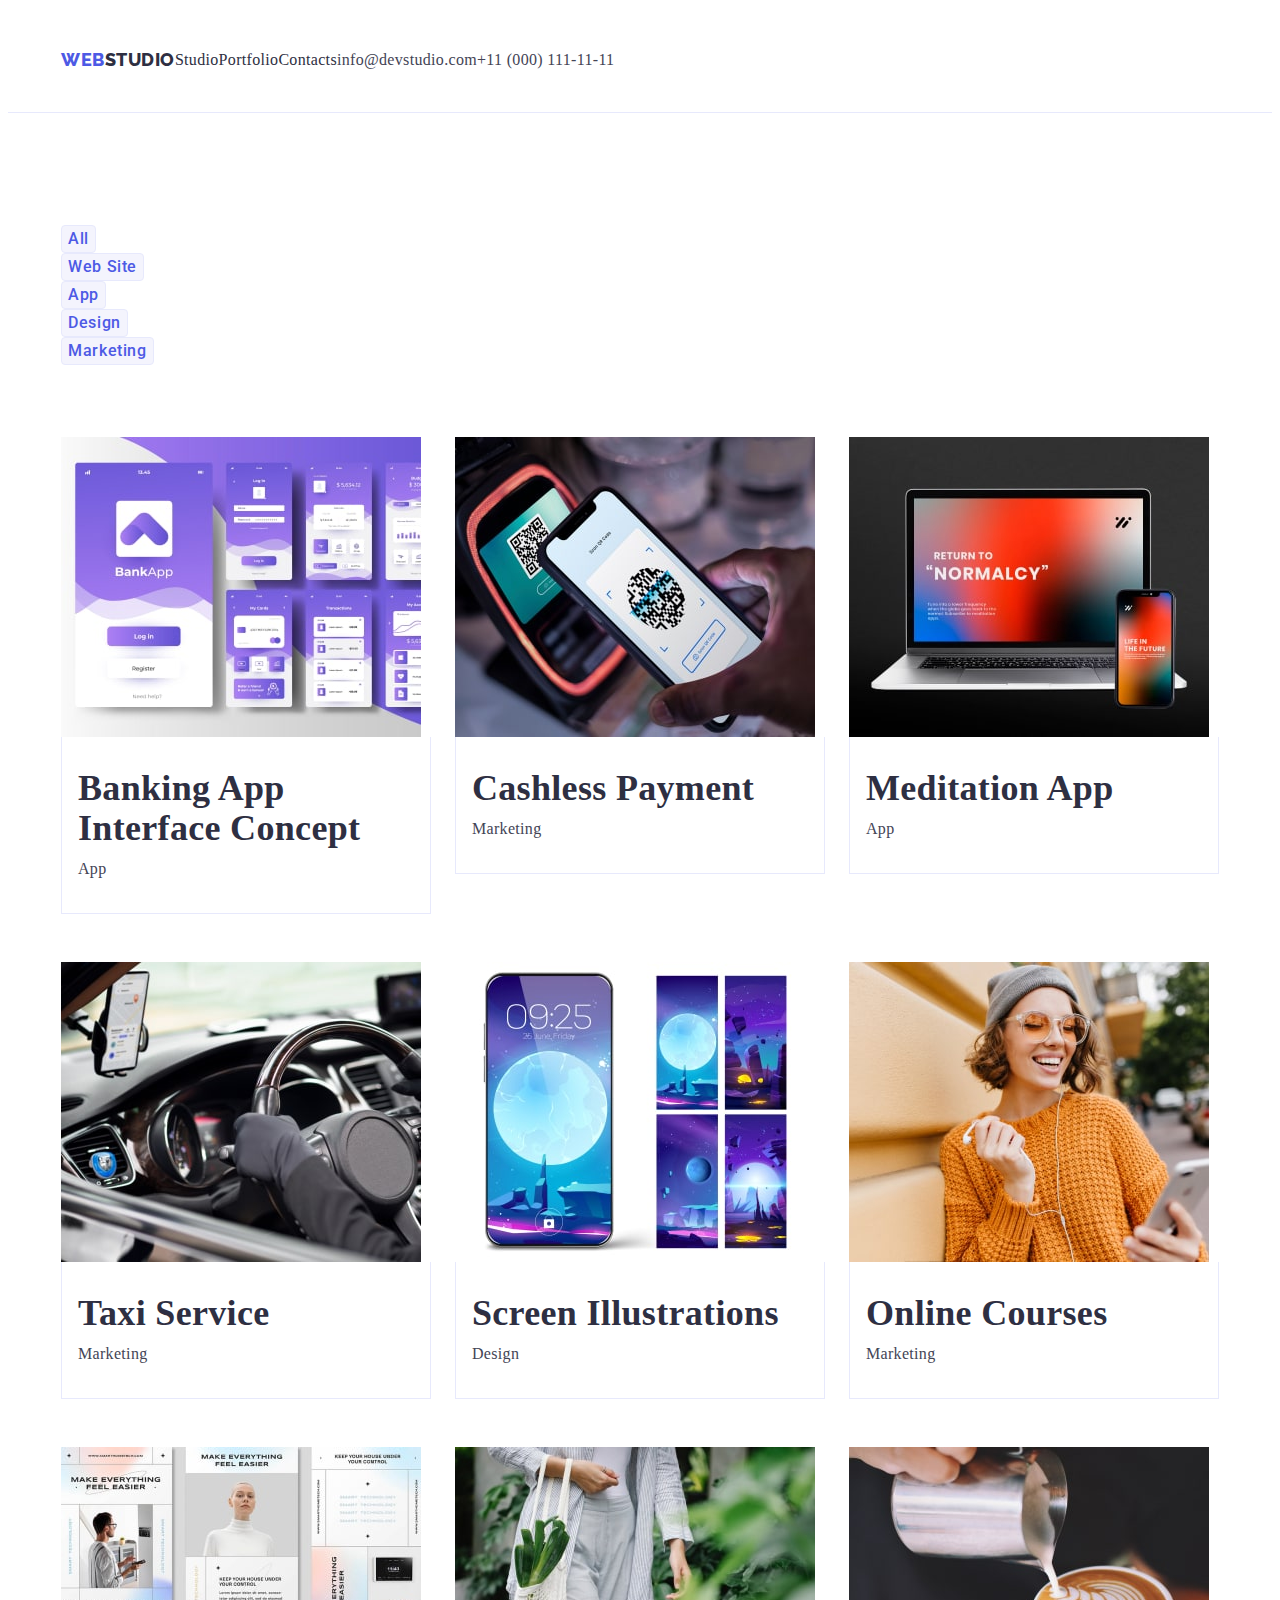
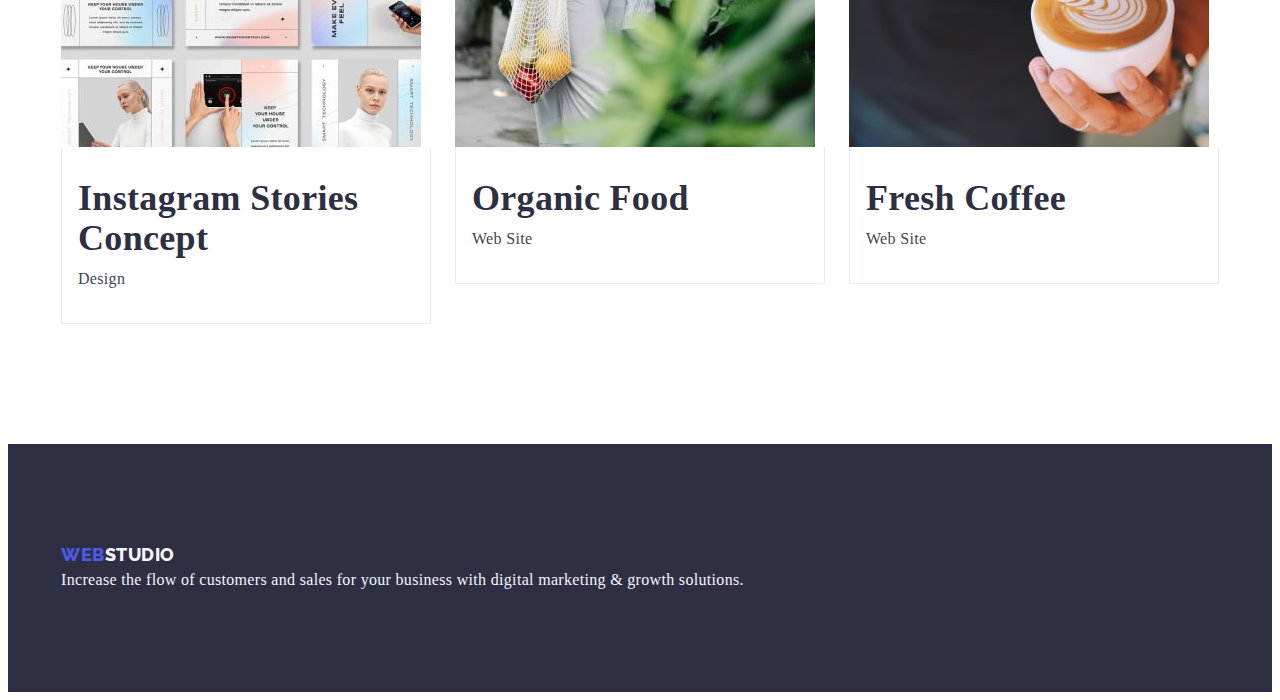
==== commit e060c224: "fix" ====
--- a/portfolio.html
+++ b/portfolio.html
@@ -22,20 +22,20 @@
   </head>
   <body>
     <header class="header">
-      <div class="container">
-        <nav>
+      <div class="container header-box">
+        <nav class="nav-items">
           <a class="logo link" href="./index.html"
             >Web<span class="nav-logo-studio">Studio</span></a
           >
-          <ul class="nav-items list">
+          <ul class="list nav-items">
             <li><a class="link" href="./index.html">Studio</a></li>
             <li><a class="link" href="./portfolio.html">Portfolio</a></li>
             <li><a class="link" href="">Contacts</a></li>
           </ul>
         </nav>
         <address class="contact">
-          <ul class="list">
-            <li>
+          <ul class="list contact-list">
+            <li class="">
               <a class="link" href="mailto:info@devstudio.com"
                 >info@devstudio.com</a
               >
@@ -49,8 +49,8 @@
     </header>
     <main>
       <section class="menu">
+        <h1 class="hidden-title">portfolio</h1>
         <div class="container">
-          <h1 class="hidden-title" hidden>portfolio</h1>
           <ul class="list list-btns">
             <li><button class="btn menu-btn" type="button">All</button></li>
             <li>
@@ -66,23 +66,18 @@
           </ul>
           <ul class="list card-set">
             <li class="item">
-              <article class="card">
-                <div class="card-thumb">
-                  <img
-                    src="./images/portfolio/bank-app.jpg"
-                    alt="mobile-banking-app-interface"
-                    width="360"
-                  />
-                </div>
-                <a class="link" href="#">
-                  <div class="card-content">
-                    <h2 class="card-title">Banking App Interface Concept</h2>
-                    <p class="card-text">App</p>
-                  </div></a
-                >
-              </article>
-            </li>
-
+              <a class="link" href="#"
+                ><img
+                  src="./images/portfolio/bank-app.jpg"
+                  alt="mobile-banking-app-interface"
+                  width="360"
+                />
+                <div class="card-content">
+                  <h2 class="card-title">Banking App Interface Concept</h2>
+                  <p class="card-text">App</p>
+                </div></a
+              >
+            </li>
             <li class="item">
               <a class="link" href="#">
                 <img
--- a/css/styles.css
+++ b/css/styles.css
@@ -97,6 +97,7 @@
   letter-spacing: 0.03em;
   text-transform: uppercase;
   color: var(--accent-color);
+  
 }
 .header {
   border-bottom: 1px solid var(--subtle-color);
@@ -104,36 +105,65 @@
   padding-bottom: 24px;
   color: var(--subtle-color);
 }
+.header-box {
+  display: flex;
+}
+
 /*nav elements */
+
 .nav-logo-studio {
   color: var(--title-text-color);
 }
 
-.nav-items {
-  font-weight: 500;
-  color: var(--title-text-color);
-}
+.nav-items{
+  display: flex;
+  align-items: center;
+  font-weight: 500;
+  color: var(--title-text-color);
+}
+
+/* .box-contact{
+
+} */
 .contact {
   font-style: normal;
   color: var(--primary-text-color);
 }
+.contact-list {
+  display: flex;
+
+}
 
 /*? hero */
 
+.hero-title{
+  margin-bottom: 48px;
+}
 .hero {
   padding-top: 188px;
   padding-bottom: 188px;
   font-weight: 700;
   font-size: 56px;
   line-height: 1.07;
-  text-align: center;
   color: var(--hero-text-color);
   background-color: var(--title-text-color);
 }
 .hidden-title {
-}
+  position: absolute;
+  width: 1px;
+  height: 1px;
+  margin: -1px;
+  border: 0;
+  padding: 0;
+  white-space: nowrap;
+  clip-path: inset(100%);
+  clip: rect(0 0 0 0);
+  overflow: hidden;
+}
+
 .hero-btn {
-  margin-top: 48px;
+  display: block;
+  margin:0 auto;
   border-color: transparent;
   box-shadow: 0px 4px 4px rgba(0, 0, 0, 0.15);
   border-radius: 4px;
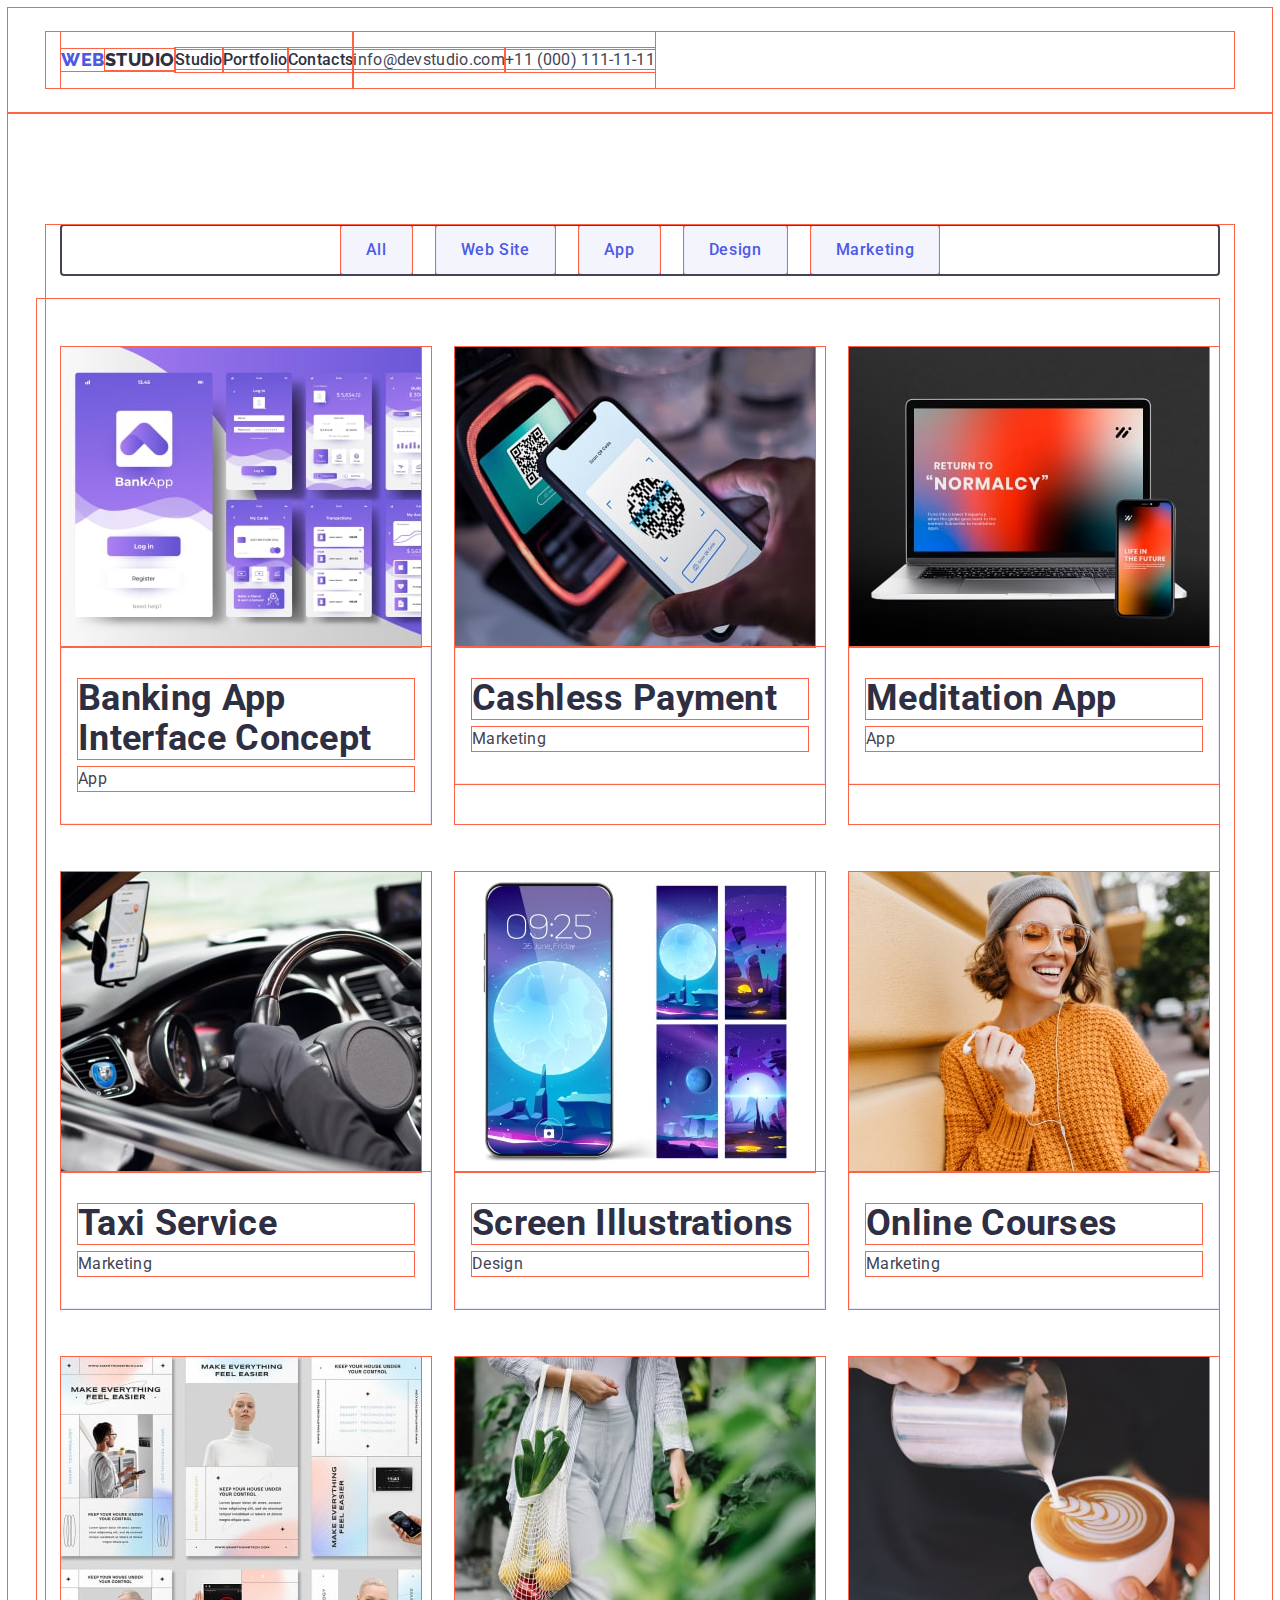
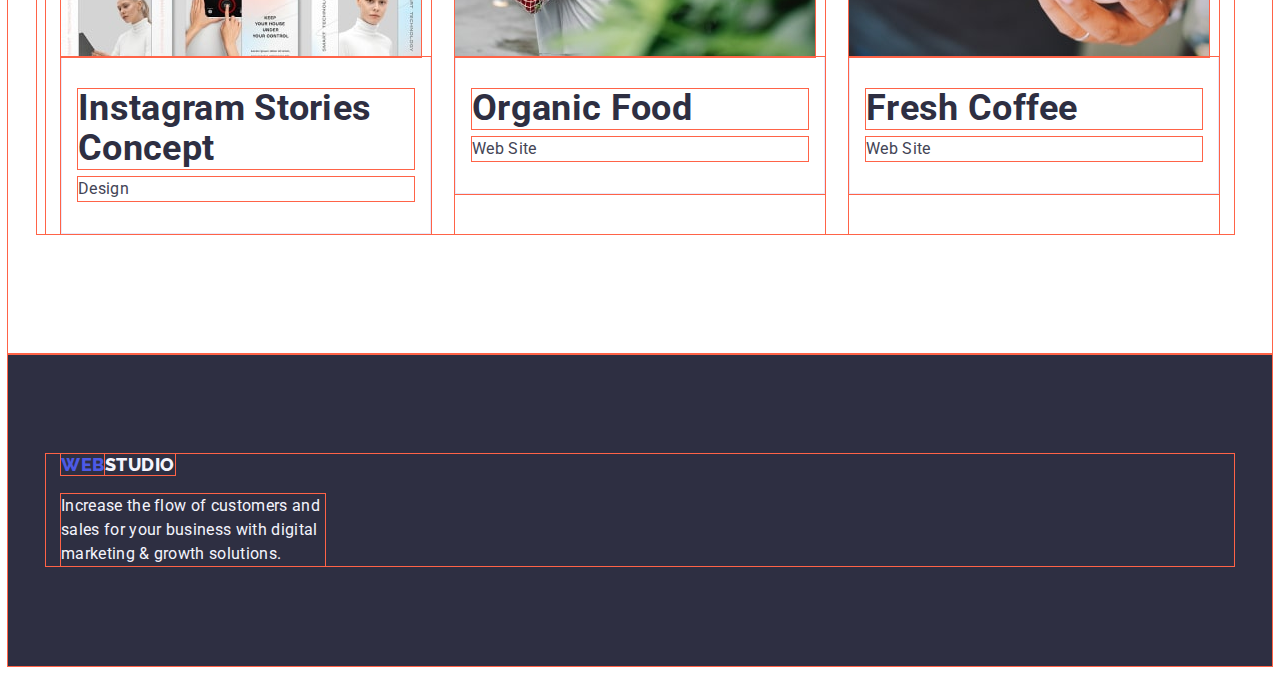
==== commit 9b192ece: "flex" ====
--- a/portfolio.html
+++ b/portfolio.html
@@ -22,7 +22,7 @@
   </head>
   <body>
     <header class="header">
-      <div class="container header-box">
+      <div class="container header-container">
         <nav class="nav-items">
           <a class="logo link" href="./index.html"
             >Web<span class="nav-logo-studio">Studio</span></a
@@ -190,7 +190,7 @@
     </main>
     <footer class="footer">
       <div class="container">
-        <a class="logo link" href="./index.html"
+        <a class="logo link footer-logo" href="./index.html"
           >Web<span class="footer-logo-studio">Studio</span></a
         >
         <p class="footer-text">
--- a/css/styles.css
+++ b/css/styles.css
@@ -8,11 +8,16 @@
   --subtle-color: #e7e9fc;
   --card-set-gap-top: 48px;
   --card-set-gap-left: 24px;
-  --card-border:1px solid var(--subtle-color);
-}
-
+  --card-border: 1px solid var(--subtle-color);
+  --box-gap: 24px;
+  --box-margin-top: 72px;
+  --box-padding: 120px 0;
+}
+
+* {
+  outline: tomato solid 1px;
+}
 body {
-  border:
   font-family: "Roboto", sans-serif;
   font-weight: 400;
   font-size: 16px;
@@ -77,6 +82,7 @@
 /* button */
 
 .btn {
+  display: inline-block;
   font-family: "Roboto", sans-serif;
   font-weight: 500;
   font-size: 16px;
@@ -97,7 +103,6 @@
   letter-spacing: 0.03em;
   text-transform: uppercase;
   color: var(--accent-color);
-  
 }
 .header {
   border-bottom: 1px solid var(--subtle-color);
@@ -105,7 +110,7 @@
   padding-bottom: 24px;
   color: var(--subtle-color);
 }
-.header-box {
+.header-container {
   display: flex;
 }
 
@@ -115,7 +120,7 @@
   color: var(--title-text-color);
 }
 
-.nav-items{
+.nav-items {
   display: flex;
   align-items: center;
   font-weight: 500;
@@ -131,12 +136,11 @@
 }
 .contact-list {
   display: flex;
-
 }
 
 /*? hero */
 
-.hero-title{
+.hero-title {
   margin-bottom: 48px;
 }
 .hero {
@@ -163,7 +167,8 @@
 
 .hero-btn {
   display: block;
-  margin:0 auto;
+  padding: 16px 32px;
+  margin: 0 auto;
   border-color: transparent;
   box-shadow: 0px 4px 4px rgba(0, 0, 0, 0.15);
   border-radius: 4px;
@@ -177,13 +182,29 @@
 /* todo skills */
 
 .skills {
-  padding-top: 120px;
+  padding: var(--box-padding);
+}
+
+.skills-box {
+  display: flex;
+  gap: var(--box-gap);
+}
+/* *works */
+.works-box {
+  padding-top: 0;
   padding-bottom: 120px;
 }
-/* *works */
-.sections-works {
-  padding-top: 120px;
-  padding-bottom: 120px;
+.works-box .list {
+  display: flex;
+  gap: var(--box-gap);
+}
+
+.team-box {
+  display: flex;
+  gap: var(--box-gap);
+  margin-top: var(--box-margin-top);
+}
+.item {
 }
 /* team */
 .team {
@@ -216,40 +237,14 @@
 }
 
 .list-btns {
+  display: flex;
+  justify-content: center;
+  gap: 24px;
+  outline: auto;
   margin-bottom: 72px;
 }
-.item * {
-
-}
-.card-set {
-  padding: 0;
-  margin: 0;
-  display: flex;
-  flex-wrap: wrap;
-  margin-top: calc(-1 * var(--card-set-gap-top));
-  margin-left: calc(-1 * var(--card-set-gap-left));
-}
-.card-set > .item {
-  flex-basis: calc(100% / 3 - var(--card-set-gap-left));
-  margin-left: var(--card-set-gap-left);
-  margin-top: var(--card-set-gap-top);
-}
-.card {
-
-}
-.card-thumb {
-}
-.card-content {
-  border:var(--card-border);
-  border-top: transparent;
-  padding: 32px 16px;
-}
-.card-title {
-}
-.card-text {
-  margin-top: 8px;
-}
 .menu-btn {
+  padding: 12px 24px;
   border: 1px solid var(--subtle-color);
   border-radius: 4px;
   color: var(--accent-color);
@@ -264,6 +259,29 @@
   color: var(--hero-text-color);
   background-color: var(--primary-color);
 }
+.card-set {
+  padding: 0;
+  margin: 0;
+  display: flex;
+  flex-wrap: wrap;
+  margin-top: calc(-1 * var(--card-set-gap-top));
+  margin-left: calc(-1 * var(--card-set-gap-left));
+}
+.card-set > .item {
+  flex-basis: calc(100% / 3 - var(--card-set-gap-left));
+  margin-left: var(--card-set-gap-left);
+  margin-top: var(--card-set-gap-top);
+}
+.card-content {
+  border: var(--card-border);
+  border-top: transparent;
+  padding: 32px 16px;
+}
+.card-title {
+}
+.card-text {
+  margin-top: 8px;
+}
 
 /* footer */
 .footer {
@@ -275,5 +293,7 @@
   color: var(--team-color);
 }
 .footer-text {
+  margin-top: 16px;
+  max-width: 264px;
   color: var(--team-color);
 }
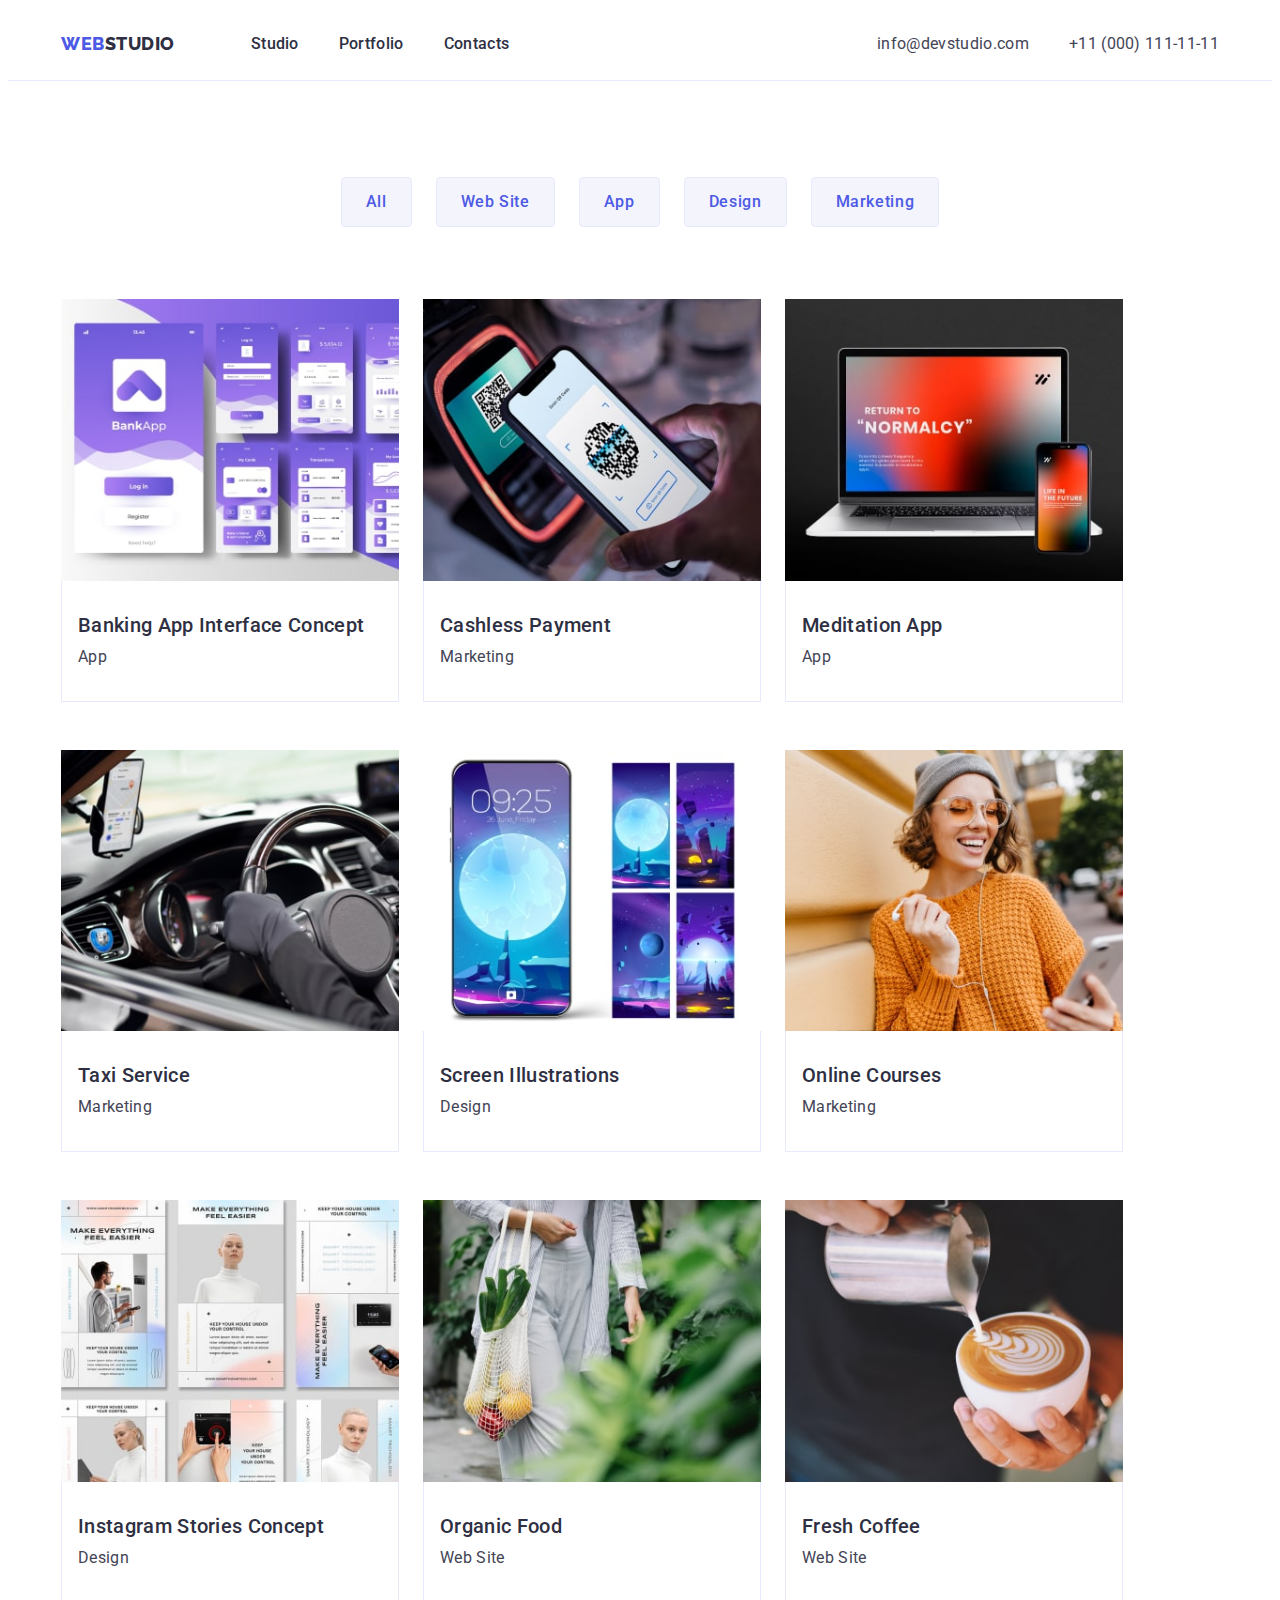
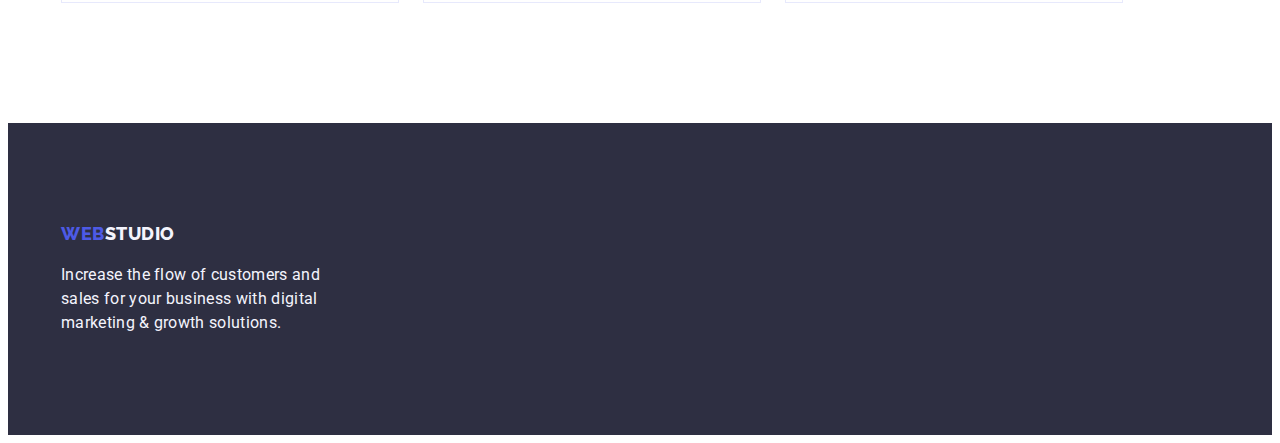
==== commit 23fb7e3a: "more fix" ====
--- a/portfolio.html
+++ b/portfolio.html
@@ -27,7 +27,7 @@
           <a class="logo link" href="./index.html"
             >Web<span class="nav-logo-studio">Studio</span></a
           >
-          <ul class="list nav-items">
+          <ul class="list nav-list">
             <li><a class="link" href="./index.html">Studio</a></li>
             <li><a class="link" href="./portfolio.html">Portfolio</a></li>
             <li><a class="link" href="">Contacts</a></li>
@@ -49,8 +49,8 @@
     </header>
     <main>
       <section class="menu">
-        <h1 class="hidden-title">portfolio</h1>
         <div class="container">
+          <h1 class="hidden-title">portfolio</h1>
           <ul class="list list-btns">
             <li><button class="btn menu-btn" type="button">All</button></li>
             <li>
@@ -73,7 +73,7 @@
                   width="360"
                 />
                 <div class="card-content">
-                  <h2 class="card-title">Banking App Interface Concept</h2>
+                  <h2 class="menu-title">Banking App Interface Concept</h2>
                   <p class="card-text">App</p>
                 </div></a
               >
--- a/css/styles.css
+++ b/css/styles.css
@@ -11,12 +11,10 @@
   --card-border: 1px solid var(--subtle-color);
   --box-gap: 24px;
   --box-margin-top: 72px;
-  --box-padding: 120px 0;
-}
-
-* {
-  outline: tomato solid 1px;
-}
+  --section-padding-top: 120px;
+  --section-padding-bottom: 120px;
+}
+
 body {
   font-family: "Roboto", sans-serif;
   font-weight: 400;
@@ -36,7 +34,7 @@
   font-size: 56px;
   line-height: 1.07;
 }
-h2 {
+.works {
   font-weight: 700;
   font-size: 36px;
   line-height: 1.11;
@@ -46,12 +44,12 @@
   font-weight: 500;
   font-size: 20px;
   line-height: 1.2;
-
   color: var(--title-text-color);
 }
 ul {
   list-style-type: none;
   padding-left: 0;
+  margin: 0;
 }
 button {
   margin: 0;
@@ -89,9 +87,6 @@
   line-height: 1.5;
   letter-spacing: 0.04em;
   cursor: pointer;
-
-  /* todo */
-  border: ;
 }
 
 /* logo */
@@ -112,6 +107,7 @@
 }
 .header-container {
   display: flex;
+  justify-content: space-between;
 }
 
 /*nav elements */
@@ -123,6 +119,13 @@
 .nav-items {
   display: flex;
   align-items: center;
+  gap: 76px;
+  font-weight: 500;
+  color: var(--title-text-color);
+}
+.nav-list {
+  display: flex;
+  gap: 40px;
   font-weight: 500;
   color: var(--title-text-color);
 }
@@ -136,16 +139,20 @@
 }
 .contact-list {
   display: flex;
+  gap: 40px;
 }
 
 /*? hero */
 
 .hero-title {
+  display: block;
+  justify-content: center;
+  margin: 0 auto;
   margin-bottom: 48px;
+  max-width: 496px;
 }
 .hero {
-  padding-top: 188px;
-  padding-bottom: 188px;
+  padding: 188px 0;
   font-weight: 700;
   font-size: 56px;
   line-height: 1.07;
@@ -167,8 +174,8 @@
 
 .hero-btn {
   display: block;
+  margin: 0 auto;
   padding: 16px 32px;
-  margin: 0 auto;
   border-color: transparent;
   box-shadow: 0px 4px 4px rgba(0, 0, 0, 0.15);
   border-radius: 4px;
@@ -180,57 +187,56 @@
   background-color: var(--primary-color);
 }
 /* todo skills */
-
-.skills {
-  padding: var(--box-padding);
+.section {
+  padding-top: var(--section-padding-top);
+  padding-bottom: var(--section-padding-bottom);
 }
 
 .skills-box {
   display: flex;
   gap: var(--box-gap);
 }
-/* *works */
-.works-box {
+.skills-text {
+  margin-top: 8px;
+}
+.works-title {
+  text-align: center;
+}
+.works-box .list {
+  display: flex;
+  gap: var(--box-gap);
   padding-top: 0;
-  padding-bottom: 120px;
-}
-.works-box .list {
-  display: flex;
-  gap: var(--box-gap);
-}
-
+  padding-bottom: var(--section-padding-bottom);
+  margin-top: var(--box-margin-top);
+}
+.team-title {
+  text-align: center;
+}
 .team-box {
   display: flex;
   gap: var(--box-gap);
   margin-top: var(--box-margin-top);
 }
-.item {
-}
+
 /* team */
+.team-card-text {
+  text-align: center;
+  padding: 32px 16px;
+  background-color: var(--hero-text-color);
+  border-radius: 0px 0px 4px 4px;
+}
+.team-card-title {
+  margin-bottom: 8px;
+}
 .team {
-  padding-top: 120px;
-  padding-bottom: 120px;
   background-color: var(--team-color);
 }
-/* .our-team-title {
-  font-weight: 700;
-  font-size: 36px;
-  line-height: 1.11;
-  text-align: center;
-
-  text-transform: capitalize;
-  color: var(--title-text-color);
-} */
-/* .team-card-title {
-  font-weight: 500;
-  font-size: 20px;
-  line-height: 1.2;
-  text-align: center;
-
-  color: var(--title-text-color);
-} */
-
-/* portfolio menu */
+.team li {
+  box-shadow: 0px 1px 6px rgba(46, 47, 66, 0.08),
+    0px 1px 1px rgba(46, 47, 66, 0.16), 0px 2px 1px rgba(46, 47, 66, 0.08);
+  border-radius: 0px 0px 4px 4px;
+}
+/* *portfolio menu */
 .menu {
   padding-top: 96px;
   padding-bottom: 120px;
@@ -240,7 +246,6 @@
   display: flex;
   justify-content: center;
   gap: 24px;
-  outline: auto;
   margin-bottom: 72px;
 }
 .menu-btn {
@@ -264,22 +269,24 @@
   margin: 0;
   display: flex;
   flex-wrap: wrap;
-  margin-top: calc(-1 * var(--card-set-gap-top));
-  margin-left: calc(-1 * var(--card-set-gap-left));
+  gap: 48px 24px;
 }
 .card-set > .item {
-  flex-basis: calc(100% / 3 - var(--card-set-gap-left));
-  margin-left: var(--card-set-gap-left);
-  margin-top: var(--card-set-gap-top);
+  flex-basis: calc(100% / 3 - 48px);
 }
 .card-content {
   border: var(--card-border);
   border-top: transparent;
   padding: 32px 16px;
 }
-.card-title {
+.menu-title {
+  font-weight: 500;
+  font-size: 20px;
+  line-height: 1.2;
+  color: var(--title-text-color);
 }
 .card-text {
+  color: var(--primary-text-color);
   margin-top: 8px;
 }
 
